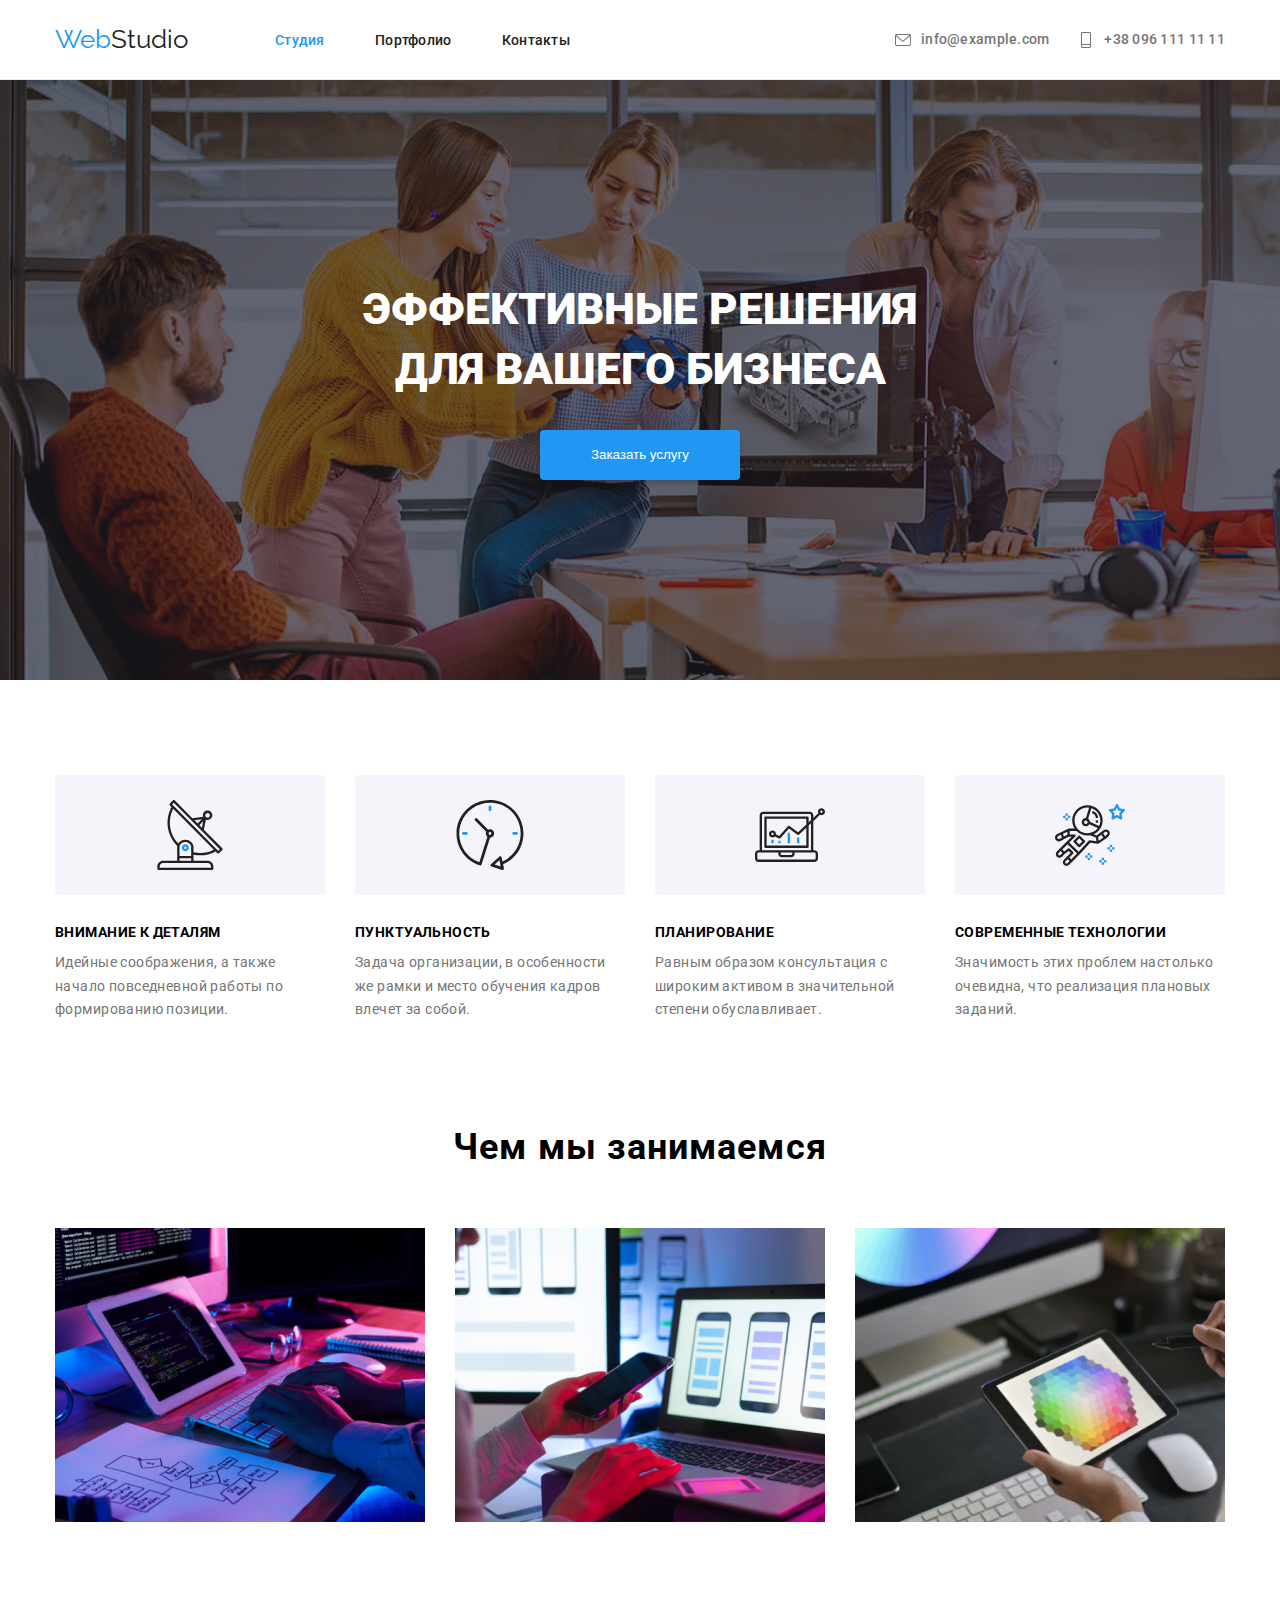
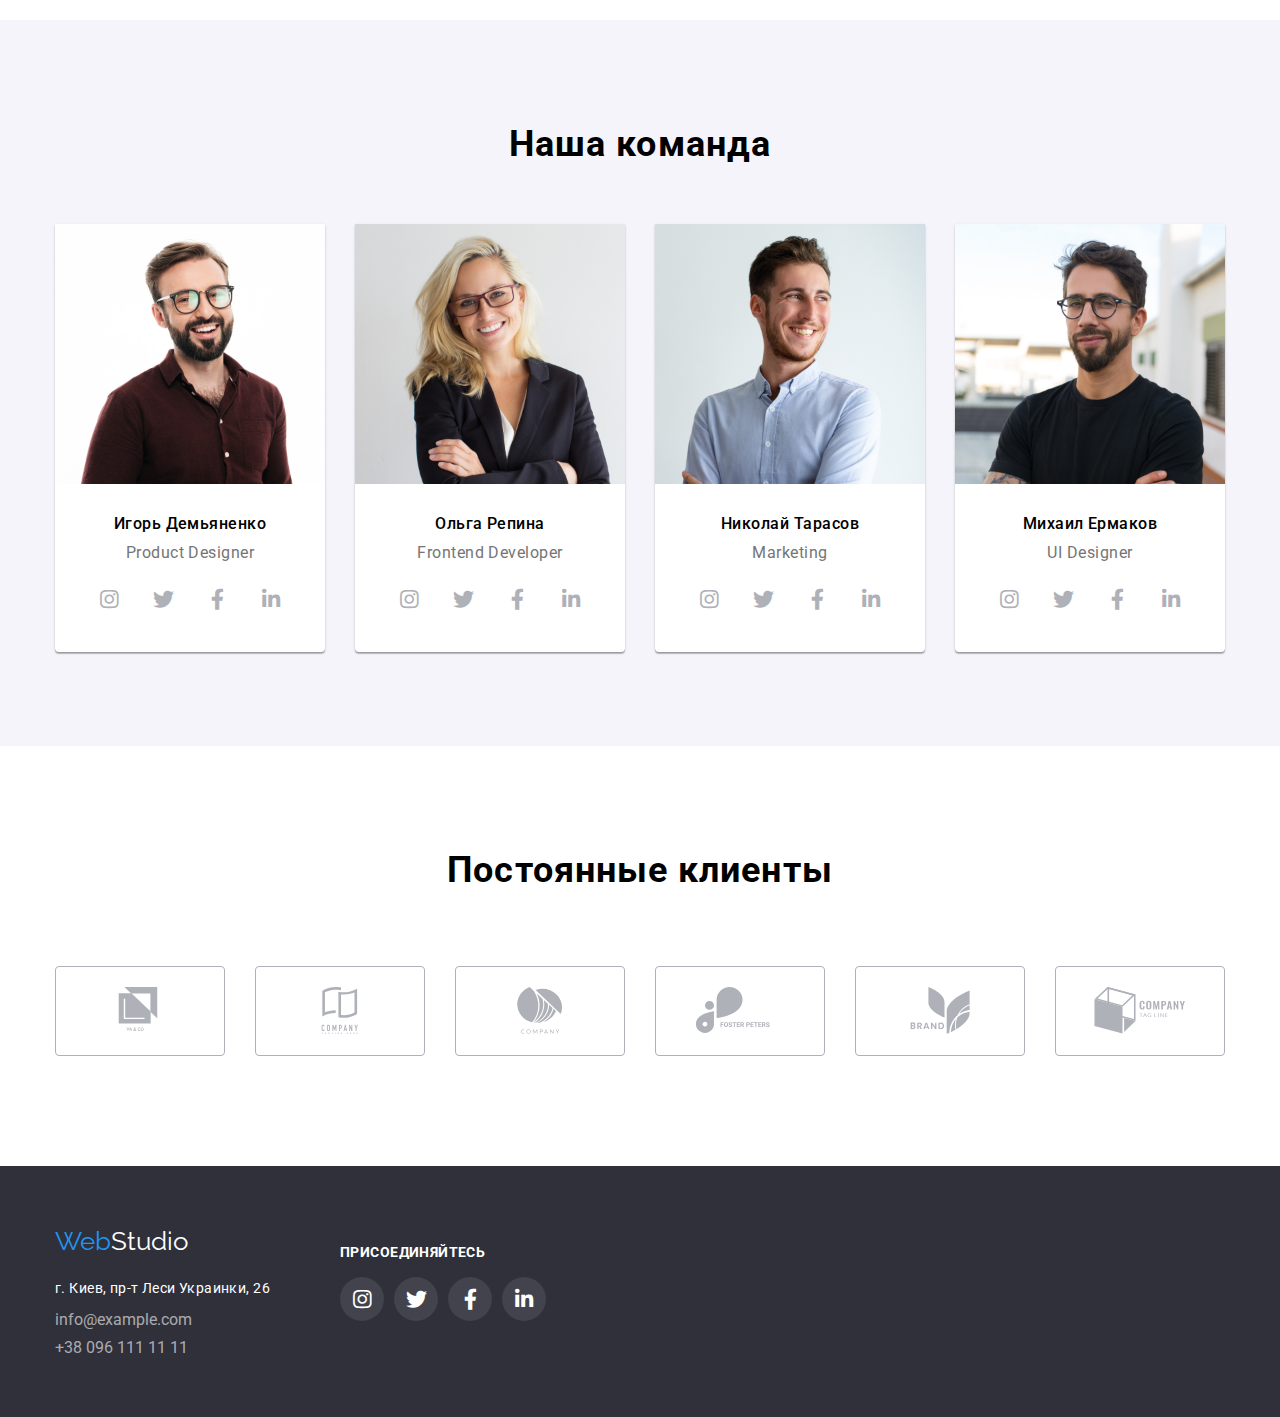
==== index.html @ 09b455cf "corrections were made for the previous hw" ====
<!DOCTYPE html>
<html lang="ru">
<head>
    <meta charset="UTF-8">
    <meta name="viewport" content="width=device-width, initial-scale=1.0">
    <title>Студия</title>
    <link rel="stylesheet" href="https://cdnjs.cloudflare.com/ajax/libs/modern-normalize/1.0.0/modern-normalize.min.css"
        integrity="sha512-ISS7cAi1PEhQ8jnbJpJZMd29NlhNj4AWYyLOSp2CE/CsHxTCu+r+t0D2yoJudVrd0/8fTVPUVDzY5Tvli75u/g=="
        crossorigin="anonymous" />
    <link rel="preconnect" href="https://fonts.gstatic.com">
    <link href="https://fonts.googleapis.com/css2?family=Raleway:wght@700&family=Roboto:wght@400;500;700;900&display=swap"
    rel="stylesheet">
    <link href="./fontawesome/css/all.min.css" rel="stylesheet" />
    <link rel="stylesheet" href="./css/style.css">
</head>
<body>
    <header>
        <nav>
            <a href="./index.html" class="logo">
                <span class="accent">Web</span>Studio
            </a>
            <ul class="navigation-links-list">
                <li>
                    <a href="./index.html" class="navigation-links accent">Студия</a>
                </li>
                <li>
                    <a href="./portfolio.html" class="navigation-links">Портфолио</a>
                </li>
                <li>
                    <a href="#" class="navigation-links">Контакты</a>
                </li>
            </ul>
            <ul class="navigation-contacts-list">
                <li>
                    <a href="mailto:info@example.com" class="navigation-contacts">
                        <svg class="permanent-customers-icon">
                            <use href="./images/contact-icons.svg#email"></use>
                        </svg>
                        info@example.com
                    </a>
                </li>
                <li>
                    <a href="tel:+380961111111" class="navigation-contacts">
                        <svg class="permanent-customers-icon">
                            <use href="./images/contact-icons.svg#phonebook"></use>
                        </svg>
                        +38 096 111 11 11
                    </a>
                </li>
            </ul>
        </nav>
    </header>
    <main>
        <!-- BANNER -->
        <section class="banner-section">
            <div class="banner-section-content">
                <h1>Эффективные решения для вашего бизнеса</h1>
                <button type="button" class="banner-button">Заказать услугу</button>
            </div>
        </section>
        <!-- WHAT ARE WE DOING -->
        <!-- OUR FEATURES -->
        <section class="our-features-section">
            <ul class="our-features-list">
                <li class="our-features">
                    <div class="our-features-img-wrapper"><img src="./images/antenna.svg" alt="Антенна"></div>
                    <h6>Внимание к деталям</h6>
                    <p>Идейные соображения, а также начало повседневной работы по формированию позиции.</p>
                </li>
                <li class="our-features">
                    <div class="our-features-img-wrapper"><img src="./images/clock.svg" alt="Часы"></div>
                    <h6>Пунктуальность</h6>
                    <p>Задача организации, в особенности же рамки и место обучения кадров влечет за собой.</p>
                </li>
                <li class="our-features">
                    <div class="our-features-img-wrapper"><img src="./images/diagram.svg" alt="Диаграмма"></div>
                    <h6>Планирование</h6>
                    <p>Равным образом консультация с широким активом в значительной степени обуславливает.</p>
                </li>
                <li class="our-features">
                    <div class="our-features-img-wrapper"><img src="./images/astronaut.svg" alt="Астронавт"></div>
                    <h6>Современные технологии</h6>
                    <p>Значимость этих проблем настолько очевидна, что реализация плановых заданий.</p>
                </li>
            </ul>
        </section>    
        <section class="what-are-we-do-section">
            <div class="what-are-we-do-content">
                <h3>Чем мы занимаемся</h3>
                <ul class="what-are-we-do-examples">
                    <li>
                        <img src="./images/img.png" alt="Кодинг" width="370">
                    </li>
                    <li>
                        <img src="./images/img-2.png" alt="Выбор оформления" width="370">
                    </li>
                    <li>
                        <img src="./images/img-3.png" alt="Цветовое оформление" width="370">
                    </li>
                </ul>
            </div>
        </section>
        <!-- OUR TEAM -->
        <section class="our-team-section">
            <div class="our-team-content">
                <h3>Наша команда</h3>
                <ul class="team-members">
                    <li class="team-member">
                        <img src="./images/product-designer.jpg" class="team-member-photo" width="270" alt="Игорь Демьяненко">
                        <h5>Игорь Демьяненко</h5>
                        <p>Product Designer</p>
                        <ul class="team-member-social">
                            <li><a href="https://www.instagram.com/" class="team-member-social-link"><i class="fab fa-instagram"></i></a></li>
                            <li><a href="https://twitter.com/" class="team-member-social-link"><i class="fab fa-twitter"></i></a></li>
                            <li><a href="https://facebook.com/" class="team-member-social-link"><i class="fab fa-facebook-f"></i></a></i></li>
                            <li><a href="https://linkedin.com/" class="team-member-social-link"><i class="fab fa-linkedin-in"></i></a></li>
                        </ul>
                    </li>
                    <li class="team-member">
                        <img src="./images/frontend-developer.jpg" class="team-member-photo" width="270" alt="Ольга Репина">
                        <h5>Ольга Репина</h5>
                        <p>Frontend Developer</p>
                        <ul class="team-member-social">
                            <li><a href="https://www.instagram.com/" class="team-member-social-link"><i class="fab fa-instagram"></i></a></li>
                            <li><a href="https://twitter.com/" class="team-member-social-link"><i class="fab fa-twitter"></i></a></li>
                            <li><a href="https://facebook.com/" class="team-member-social-link"><i class="fab fa-facebook-f"></i></a></i></li>
                            <li><a href="https://linkedin.com/" class="team-member-social-link"><i class="fab fa-linkedin-in"></i></a></li>
                        </ul>
                    </li>
                    <li class="team-member">
                        <img src="./images/marketing.jpg" class="team-member-photo" width="270" alt="Николай Тарасов">
                        <h5>Николай Тарасов</h5>
                        <p>Marketing</p>
                        <ul class="team-member-social">
                            <li><a href="https://www.instagram.com/" class="team-member-social-link"><i class="fab fa-instagram"></i></a></li>
                            <li><a href="https://twitter.com/" class="team-member-social-link"><i class="fab fa-twitter"></i></a></li>
                            <li><a href="https://facebook.com/" class="team-member-social-link"><i class="fab fa-facebook-f"></i></a></i></li>
                            <li><a href="https://linkedin.com/" class="team-member-social-link"><i class="fab fa-linkedin-in"></i></a></li>
                        </ul>
                    </li>
                    <li class="team-member">
                        <img src="./images/ui-designer.jpg" class="team-member-photo" width="270" alt="Михаил Ермаков">
                        <h5>Михаил Ермаков</h5>
                        <p>UI Designer</p>
                        <ul class="team-member-social">
                            <li><a href="https://www.instagram.com/" class="team-member-social-link"><i class="fab fa-instagram"></i></a></li>
                            <li><a href="https://twitter.com/" class="team-member-social-link"><i class="fab fa-twitter"></i></a></li>
                            <li><a href="https://facebook.com/" class="team-member-social-link"><i class="fab fa-facebook-f"></i></a></i></li>
                            <li><a href="https://linkedin.com/" class="team-member-social-link"><i class="fab fa-linkedin-in"></i></a></li>
                        </ul>
                    </li>
                </ul>
            </div>
        </section>
        <!-- PERMANENT CUSTOMERS -->
        <section class="permanent-customers-section">
            <div class="permanent-customers-content">
                <h3>Постоянные клиенты</h3>
                <ul class="permanent-customers-list">
                    <li>
                        <svg class="permanent-customers-icon">
                            <use href="./images/permanent-customers.svg#yaco"></use>
                        </svg>
                    </li>
                    <li>
                        <svg class="permanent-customers-icon">
                            <use href="./images/permanent-customers.svg#company-tagline-here"></use>
                        </svg>
                    </li>
                    <li>
                        <svg class="permanent-customers-icon">
                            <use href="./images/permanent-customers.svg#company"></use>
                        </svg>
                    </li>
                    <li>
                        <svg class="permanent-customers-icon">
                            <use href="./images/permanent-customers.svg#foster-peters"></use>
                        </svg>
                    </li>
                    <li>
                        <svg class="permanent-customers-icon">
                            <use href="./images/permanent-customers.svg#brand"></use>
                        </svg>
                    </li>
                    <li>
                        <svg class="permanent-customers-icon">
                            <use href="./images/permanent-customers.svg#company-tag-line"></use>
                        </svg>
                    </li>
                </ul>
            </div>
        </section>
    </main>
    <!-- FOOTER -->
    <footer>
        <div class="footer-content">
            <div class="footer-address-container">
                <a href="./index.html" class="logo">
                    <span class="accent">Web</span>Studio
                </a>
                <address>
                    <a href="https://goo.gl/maps/zEhUCx4hJLJ11no69">г. Киев, пр-т Леси Украинки, 26</a>
                </address>
                <ul class="footer-contacts-list">
                    <li>
                        <a href="mailto:info@example.com" class="footer-contacts">info@example.com</a>
                    </li>
                    <li>
                        <a href="tel:+380961111111" class="footer-contacts">+38 096 111 11 11</a>
                    </li>
                </ul>
            </div>
            <div class="footer-social-container">
                <h6>Присоединяйтесь</h6>
                <ul class="footer-social">
                    <li><a href="https://www.instagram.com/" class="footer-social-link"><i class="fab fa-instagram"></i></a></li>
                    <li><a href="https://twitter.com/" class="footer-social-link"><i class="fab fa-twitter"></i></a></li>
                    <li><a href="https://facebook.com/" class="footer-social-link"><i class="fab fa-facebook-f"></i></a></i></li>
                    <li><a href="https://linkedin.com/" class="footer-social-link"><i class="fab fa-linkedin-in"></i></a></li>
                </ul>
            </div>
        </div>
    </footer>
</body>
</html>
---- css/style.css ----
:root {
  /* background */
  --c-dark: #2f303a;
  --c-grey: #f5f4fa;
  --c-light: #ffffff;
  --c-accent: #2196f3;

  /* text */
  --txt-c-dark: #212121;
  --txt-c-grey: #757575;
  --txt-c-grey-light: rgba(255, 255, 255, 0.6);
  --txt-c-accent: var(--c-accent);
  --txt-c-light: var(--c-light);

  /* font */
  --font-main: "Roboto", sans-serif;
  --font-logo: "Raleway", sans-serif;
}

body {
  font-family: var(--font-main);
  margin: 0;
}

header {
  border-bottom: 1px solid #ececec;
}

nav {
  display: flex;
  justify-content: space-between;
  margin: 0px auto;
  height: 79px;
  width: 1170px;
  align-items: center;
}

nav a {
  text-decoration: none;
  color: var(--txt-c-dark);
}

address {
  font-style: normal;
}

address a {
  text-decoration: none;
}

ul {
  list-style: none;
  display: flex;
  padding: 0;
}

h1 {
  font-weight: 900;
  font-size: 44px;
  line-height: 1.36;
  margin: 0px;
}

h3 {
  font-weight: bold;
  font-size: 36px;
  line-height: 1.67;
  letter-spacing: 0.03em;
  margin: 0px;
}

h4 {
  font-weight: bold;
  font-size: 18px;
  line-height: 2;
  letter-spacing: 0.06em;
}

h5 {
  font-weight: 500;
  font-size: 16px;
  line-height: 1.19;
  letter-spacing: 0.03em;
}

h6 {
  font-weight: bold;
  font-size: 14px;
  line-height: 1.14;
  letter-spacing: 0.03em;
  text-transform: uppercase;
  margin: 0;
}

/* --- HEADER --- */
header {
  justify-content: center;
}

.navigation-links-list {
  width: 295px;
  justify-content: space-between;
  margin-left: -238px;
}

.navigation-contacts-list {
  width: 330px;
  justify-content: space-between;
}

.logo {
  font-family: var(--font-logo);
  font-size: 26px;
  line-height: 1.19;
  margin: 0;
}

.navigation-links,
.navigation-contacts {
  text-decoration: none;
  color: var(--txt-c-dark);
  font-weight: 500;
  font-size: 14px;
  line-height: 1.14;
  letter-spacing: 0.02em;
}

.navigation-links:hover,
.navigation-links:focus {
  color: var(--txt-c-accent);
}

.navigation-contacts {
  display: flex;
  color: var(--txt-c-grey);
}

.navigation-contacts svg {
  width: 16px;
  height: 16px;
  fill: var(--txt-c-grey);
  margin-right: 10px;
}

.accent {
  color: var(--txt-c-accent);
}

.navigation-contacts:hover,
.navigation-contacts:focus {
  color: var(--txt-c-accent);
}

.navigation-contacts:hover svg,
.navigation-contacts:focus svg {
  fill: var(--txt-c-accent);
}
/* --- /HEADER --- */

/* --- MAIN --- */

/* --- BANNER --- */
.banner-section {
  display: flex;
  justify-content: center;
  align-items: center;
  background: var(--c-dark);
  background-image: linear-gradient(
      rgba(47, 48, 58, 0.4),
      rgba(47, 48, 58, 0.4)
    ),
    url("../images/banner-bg.png");
  background-size: cover;
  color: var(--c-light);
  padding: 200px 0px;
}

.banner-section-content {
  width: 650px;
  text-align: center;
  text-transform: uppercase;
}

.banner-button {
  background-color: var(--c-accent);
  color: var(--c-light);
  width: 200px;
  height: 50px;
  border: none;
  border-radius: 4px;
  box-shadow: 0px 4px 4px rgba(0, 0, 0, 0.15);
  margin-top: 30px;
}
/* --- /BANNER --- */

/* --- OUR FEATURES --- */
.our-features-list {
  width: 1170px;
  margin: 95px auto;
  justify-content: space-between;
}

.our-features {
  width: 270px;
}

.our-features-img-wrapper {
  width: 270px;
  height: 120px;
  display: flex;
  justify-content: center;
  align-items: center;
  background: var(--c-grey);
  border-radius: 4px;
  margin-bottom: 30px;
}

.our-features p {
  font-size: 14px;
  line-height: 1.71;
  letter-spacing: 0.03em;
  color: var(--txt-c-grey);
  margin: 10px 0 0 0;
}
/* --- /OUR FEATURES --- */

/* --- WHAT ARE WE DO --- */
.what-are-we-do-content {
  width: 1170px;
  text-align: center;
  margin: 0 auto;
}

.what-are-we-do-examples {
  justify-content: space-between;
  margin: 50px 0px 94px 0px;
}
/* --- /WHAT ARE WE DO --- */

/* --- OUR TEAM --- */
.our-team-section {
  text-align: center;
  background: var(--c-grey);
  padding: 94px 0;
}

.our-team-content {
  width: 1170px;
  margin: 0px auto;
}

.team-members {
  display: flex;
  justify-content: space-between;
  margin: 50px 0 0 0;
}

.team-member {
  display: flex;
  flex-direction: column;
  align-items: center;
  width: 270px;
  background: var(--c-light);
  box-shadow: 0px 1px 3px rgba(0, 0, 0, 0.12), 0px 1px 1px rgba(0, 0, 0, 0.14),
    0px 2px 1px rgba(0, 0, 0, 0.2);
  border-radius: 0px 0px 4px 4px;
}

.team-member h5 {
  margin: 30px 0px 10px 0px;
}

.team-member p {
  font-size: 16px;
  line-height: 1.19;
  letter-spacing: 0.03em;
  color: var(--txt-c-grey);
  margin: 0 0 16px 0;
}

.team-member-social {
  width: 206px;
  justify-content: space-between;
  margin-bottom: 30px;
}

.team-member-social-link {
  display: flex;
  justify-content: center;
  align-items: center;
  width: 44px;
  height: 44px;
  border-radius: 22px;
  text-decoration: none;
  font-size: 21px;
  color: #afb1b8;
}

.team-member-social-link:hover i,
.team-member-social-link:focus i {
  display: flex;
  justify-content: center;
  align-items: center;
  width: 44px;
  height: 44px;
  border-radius: 22px;
  background: var(--c-accent);
  color: var(--txt-c-light);
}
/* --- /OUR TEAM --- */

/* --- PERMANENT CUSTOMERS --- */
.permanent-customers-section {
  padding: 94px 0;
}

.permanent-customers-content {
  width: 1170px;
  margin: 0 auto;
  text-align: center;
}

.permanent-customers-list {
  justify-content: space-between;
}

.permanent-customers-list svg {
  fill: #afb1b8;
}

.permanent-customers-list li {
  width: 170px;
  height: 90px;
  display: flex;
  justify-content: center;
  align-items: center;
  border: 1px solid #afb1b8;
  box-sizing: border-box;
  border-radius: 4px;
  margin: 50px 0 0 0;
}

.permanent-customers-icon {
  fill: fff;
  height: 47px;
}

.permanent-customers-list li:hover,
.permanent-customers-list li:focus {
  border: 1px solid var(--c-accent);
}

.permanent-customers-list li:hover .permanent-customers-icon,
.permanent-customers-list li:focus .permanent-customers-icon {
  fill: var(--c-accent);
}

/* --- /PERMANENT CUSTOMERS --- */
/* --- /MAIN --- */

/* --- FOOTER --- */
footer {
  background: var(--c-dark);
  padding: 60px 0;
}

.footer-content {
  width: 1170px;
  margin: 0 auto;
  display: flex;
}

footer a {
  text-decoration: none;
}

footer .logo {
  color: var(--txt-c-light);
}

footer address {
  margin-top: 20px;
}

footer address a {
  font-size: 14px;
  line-height: 1.71;
  letter-spacing: 0.03em;
  color: var(--txt-c-light);
}

.footer-contacts-list {
  display: flex;
  flex-direction: column;
  margin: 9px 0 0 0;
}

.footer-contacts-list li:first-child {
  margin-bottom: 9px;
}

.footer-contacts {
  color: var(--txt-c-grey-light);
}

.footer-social {
  width: 206px;
  justify-content: space-between;
}

.footer-social-container {
  display: flex;
  flex-direction: column;
  justify-content: center;
  color: var(--txt-c-light);
  margin-left: 70px;
}

.footer-social-link {
  display: flex;
  justify-content: center;
  align-items: center;
  width: 44px;
  height: 44px;
  border-radius: 22px;
  text-decoration: none;
  font-size: 21px;
  color: var(--txt-c-light);
  background: #42434d;
}

.footer-social-link:hover i,
.footer-social-link:focus i {
  display: flex;
  justify-content: center;
  align-items: center;
  width: 44px;
  height: 44px;
  border-radius: 22px;
  background: var(--c-accent);
  color: var(--txt-c-light);
}
/* --- /FOOTER --- */

/* --- PORTFOLIO --- */
.portfolio-section {
  background: var(--c-light);
  padding: 94px 0;
}

.portfolio-content {
  width: 1170px;
  margin: 0 auto;
}

.portfolio-button {
  background: var(--c-grey);
  width: 128px;
  height: 38px;
  border: none;
  border-radius: 4px;
  color: var(--txt-c-dark);
  font-weight: 500;
  font-size: 16px;
  line-height: 1.62;
  letter-spacing: 0.03em;
  cursor: pointer;
  margin-right: 8px;
}

.portfolio-button:focus,
.portfolio-button:hover {
  background: var(--c-accent);
  color: var(--txt-c-light);
  box-shadow: 0px 3px 1px rgba(0, 0, 0, 0.1), 0px 1px 2px rgba(0, 0, 0, 0.08),
    0px 2px 2px rgba(0, 0, 0, 0.12);
}

.portfolio-contentbuttons {
  justify-content: center;
  margin: 0 0 50px 0;
}

.project-preview-container {
  display: flex;
  flex-wrap: wrap;
  justify-content: space-between;
}

.project-preview {
  width: 370px;
  background: var(--c-light);
  border: 1px solid #eeeeee;
  margin-bottom: 30px;
}

.project-preview-picture {
  width: 370px;
}

.project-preview a {
  text-decoration: none;
}

.project-preview-links h4 {
  color: var(--txt-c-dark);
  margin: 20px 24px 4px 24px;
}

.project-preview-links p {
  font-size: 16px;
  line-height: 1.87;
  letter-spacing: 0.03em;
  color: var(--txt-c-grey);
  margin: 0 24px 20px 24px;
}
/* --- /PORTFOLIO --- */
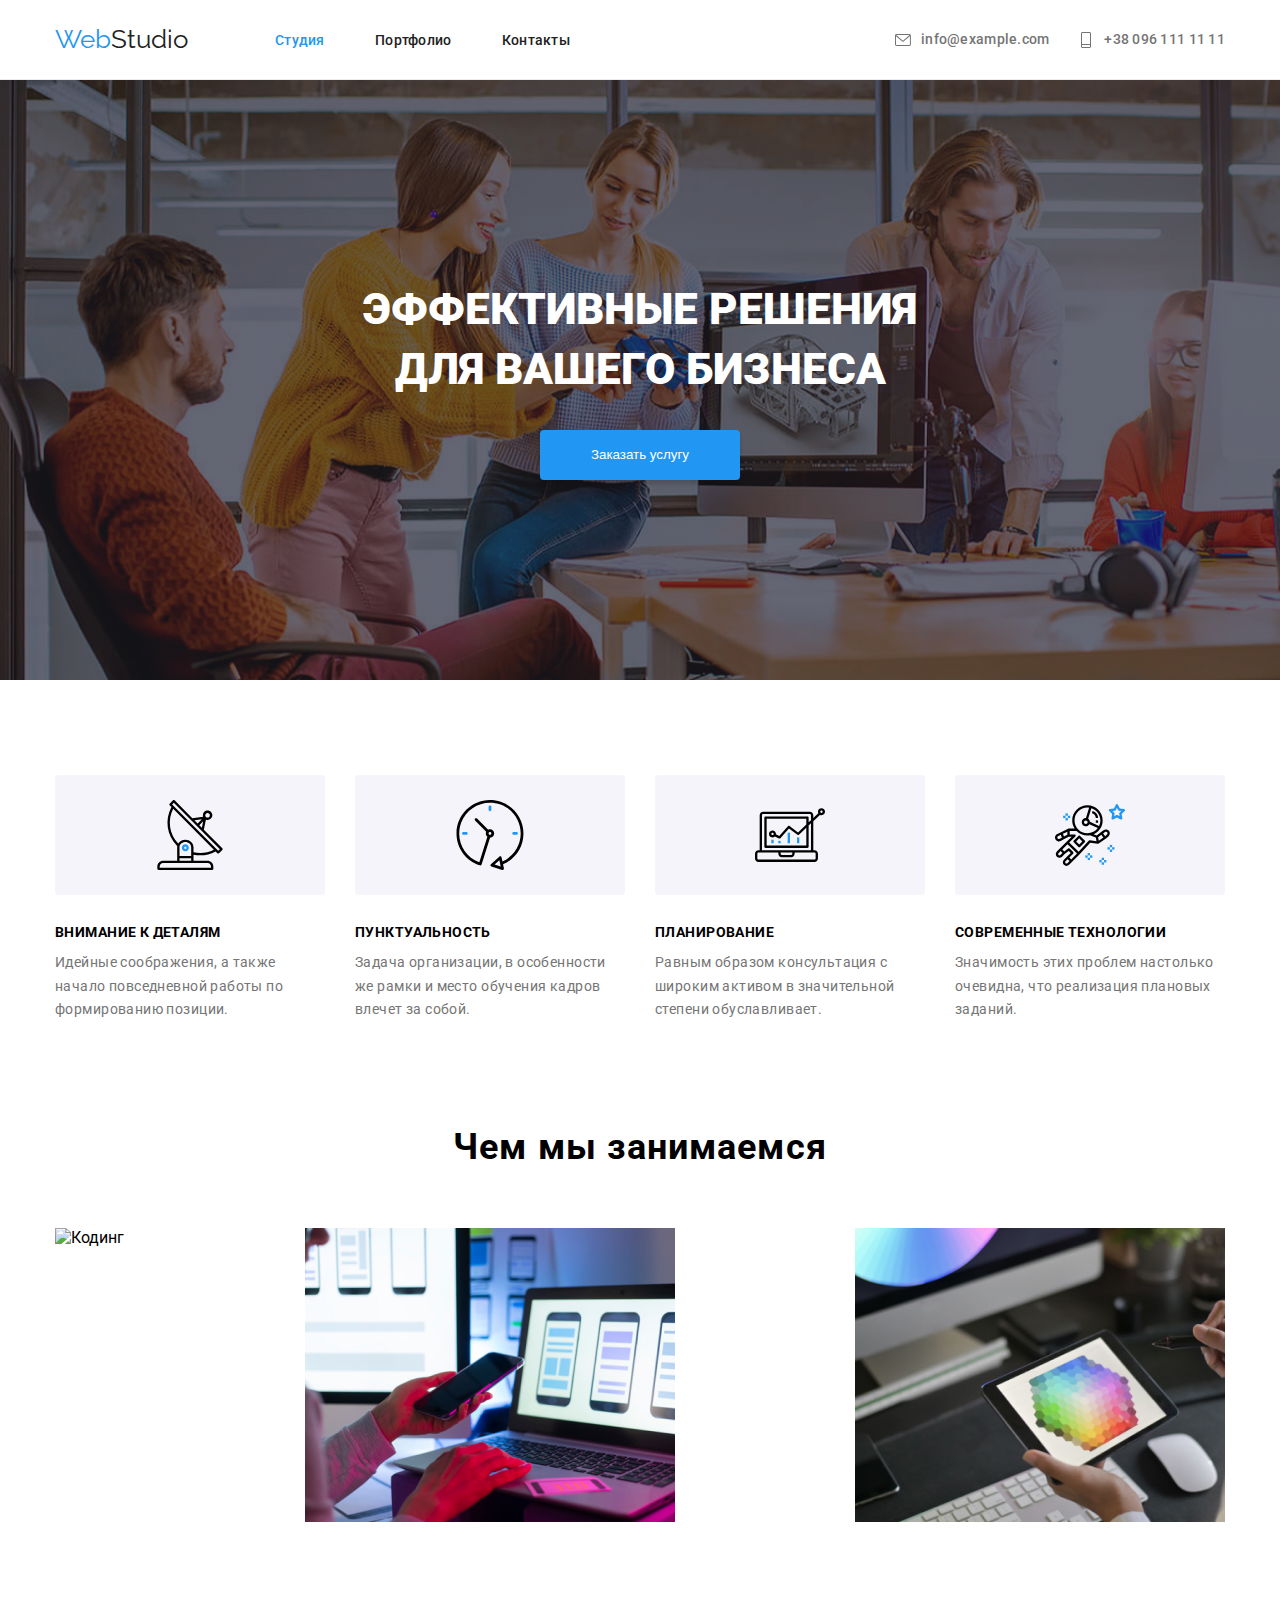
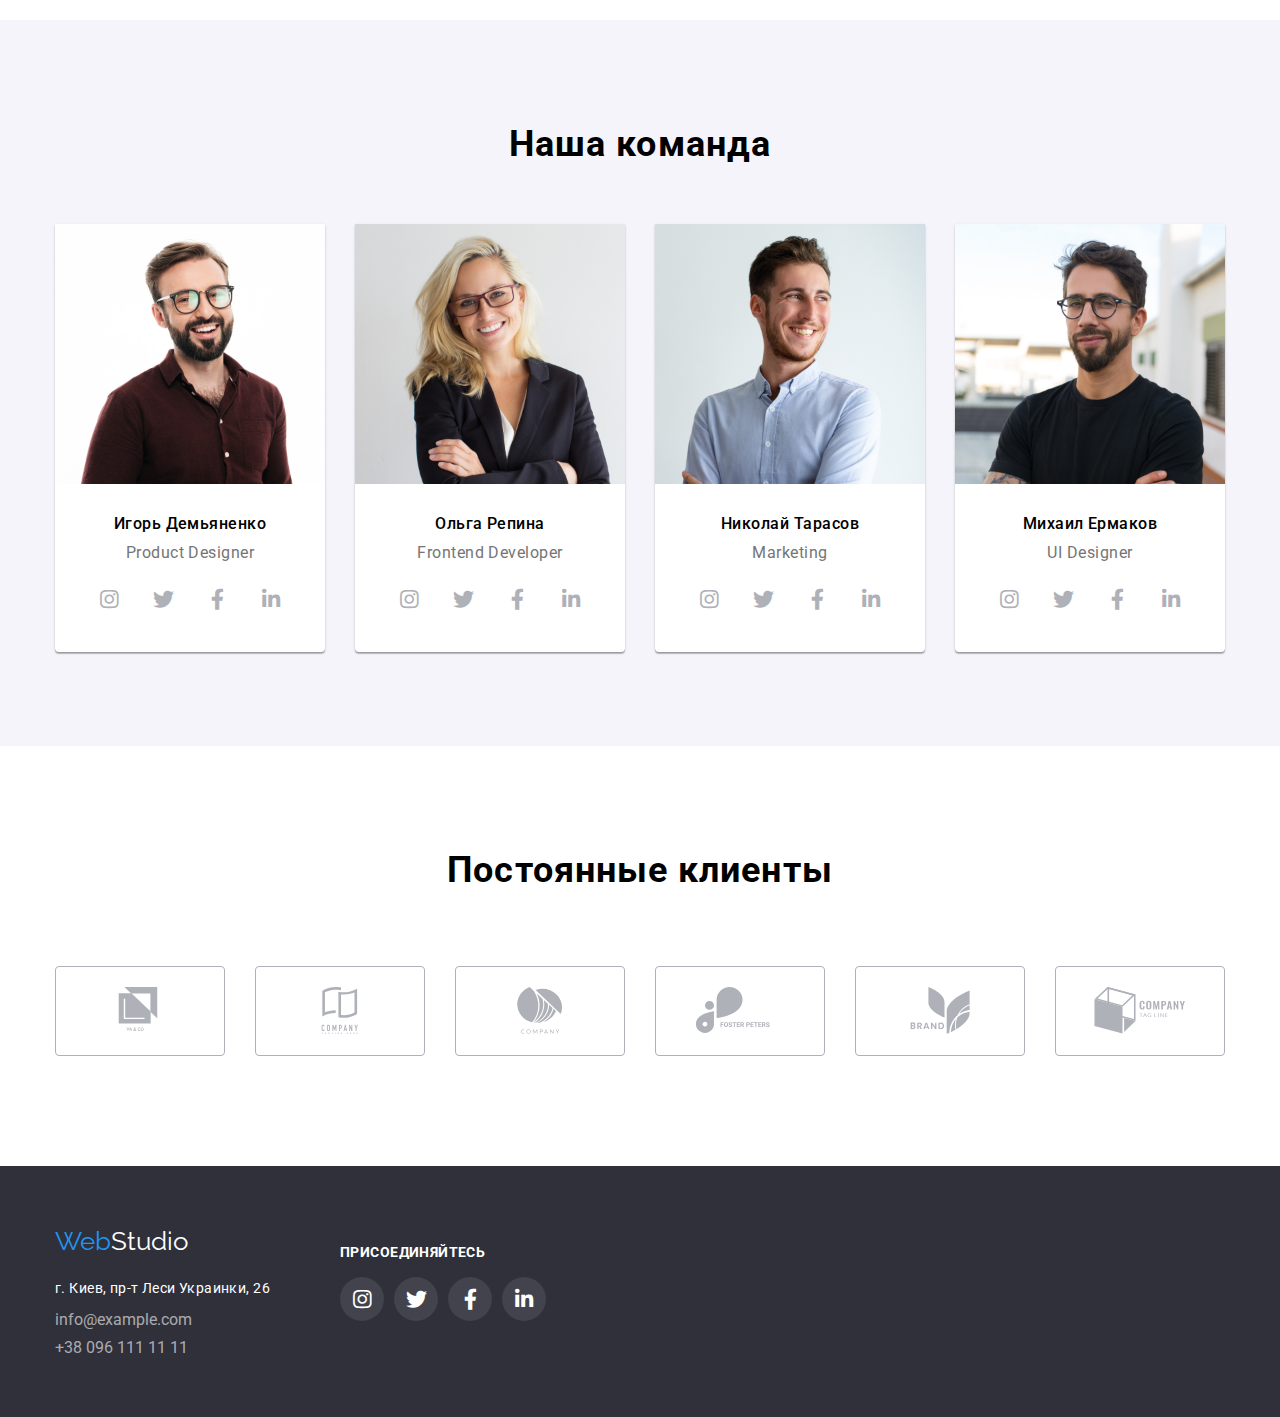
==== commit 20c491fb: "Some work with images" ====
--- a/index.html
+++ b/index.html
@@ -63,22 +63,38 @@
         <section class="our-features-section">
             <ul class="our-features-list">
                 <li class="our-features">
-                    <div class="our-features-img-wrapper"><img src="./images/antenna.svg" alt="Антенна"></div>
+                    <div class="our-features-img-wrapper">
+                        <svg width="70">
+                            <use href="./images/our-features-icons.svg#antenna"></use>
+                        </svg>
+                    </div>
                     <h6>Внимание к деталям</h6>
                     <p>Идейные соображения, а также начало повседневной работы по формированию позиции.</p>
                 </li>
                 <li class="our-features">
-                    <div class="our-features-img-wrapper"><img src="./images/clock.svg" alt="Часы"></div>
+                    <div class="our-features-img-wrapper">
+                        <svg width="70">
+                            <use href="./images/our-features-icons.svg#clock"></use>
+                        </svg>
+                    </div>
                     <h6>Пунктуальность</h6>
                     <p>Задача организации, в особенности же рамки и место обучения кадров влечет за собой.</p>
                 </li>
                 <li class="our-features">
-                    <div class="our-features-img-wrapper"><img src="./images/diagram.svg" alt="Диаграмма"></div>
+                    <div class="our-features-img-wrapper">
+                        <svg width="70">
+                            <use href="./images/our-features-icons.svg#diagram"></use>
+                        </svg>
+                    </div>
                     <h6>Планирование</h6>
                     <p>Равным образом консультация с широким активом в значительной степени обуславливает.</p>
                 </li>
                 <li class="our-features">
-                    <div class="our-features-img-wrapper"><img src="./images/astronaut.svg" alt="Астронавт"></div>
+                    <div class="our-features-img-wrapper">
+                        <svg width="70">
+                            <use href="./images/our-features-icons.svg#astronaut"></use>
+                        </svg>
+                    </div>
                     <h6>Современные технологии</h6>
                     <p>Значимость этих проблем настолько очевидна, что реализация плановых заданий.</p>
                 </li>
@@ -89,13 +105,13 @@
                 <h3>Чем мы занимаемся</h3>
                 <ul class="what-are-we-do-examples">
                     <li>
-                        <img src="./images/img.png" alt="Кодинг" width="370">
-                    </li>
-                    <li>
-                        <img src="./images/img-2.png" alt="Выбор оформления" width="370">
-                    </li>
-                    <li>
-                        <img src="./images/img-3.png" alt="Цветовое оформление" width="370">
+                        <img src="./images/img.jpg" alt="Кодинг" width="370">
+                    </li>
+                    <li>
+                        <img src="./images/img-2.jpg" alt="Выбор оформления" width="370">
+                    </li>
+                    <li>
+                        <img src="./images/img-3.jpg" alt="Цветовое оформление" width="370">
                     </li>
                 </ul>
             </div>
--- a/css/style.css
+++ b/css/style.css
@@ -348,6 +348,7 @@
 .permanent-customers-list li:hover,
 .permanent-customers-list li:focus {
   border: 1px solid var(--c-accent);
+  cursor: pointer;
 }
 
 .permanent-customers-list li:hover .permanent-customers-icon,
@@ -494,8 +495,10 @@
   margin-bottom: 30px;
 }
 
-.project-preview-picture {
-  width: 370px;
+.project-preview:hover,
+.project-preview:focus {
+  box-shadow: 0px 1px 1px rgba(0, 0, 0, 0.12), 0px 4px 4px rgba(0, 0, 0, 0.06),
+    1px 4px 6px rgba(0, 0, 0, 0.16);
 }
 
 .project-preview a {
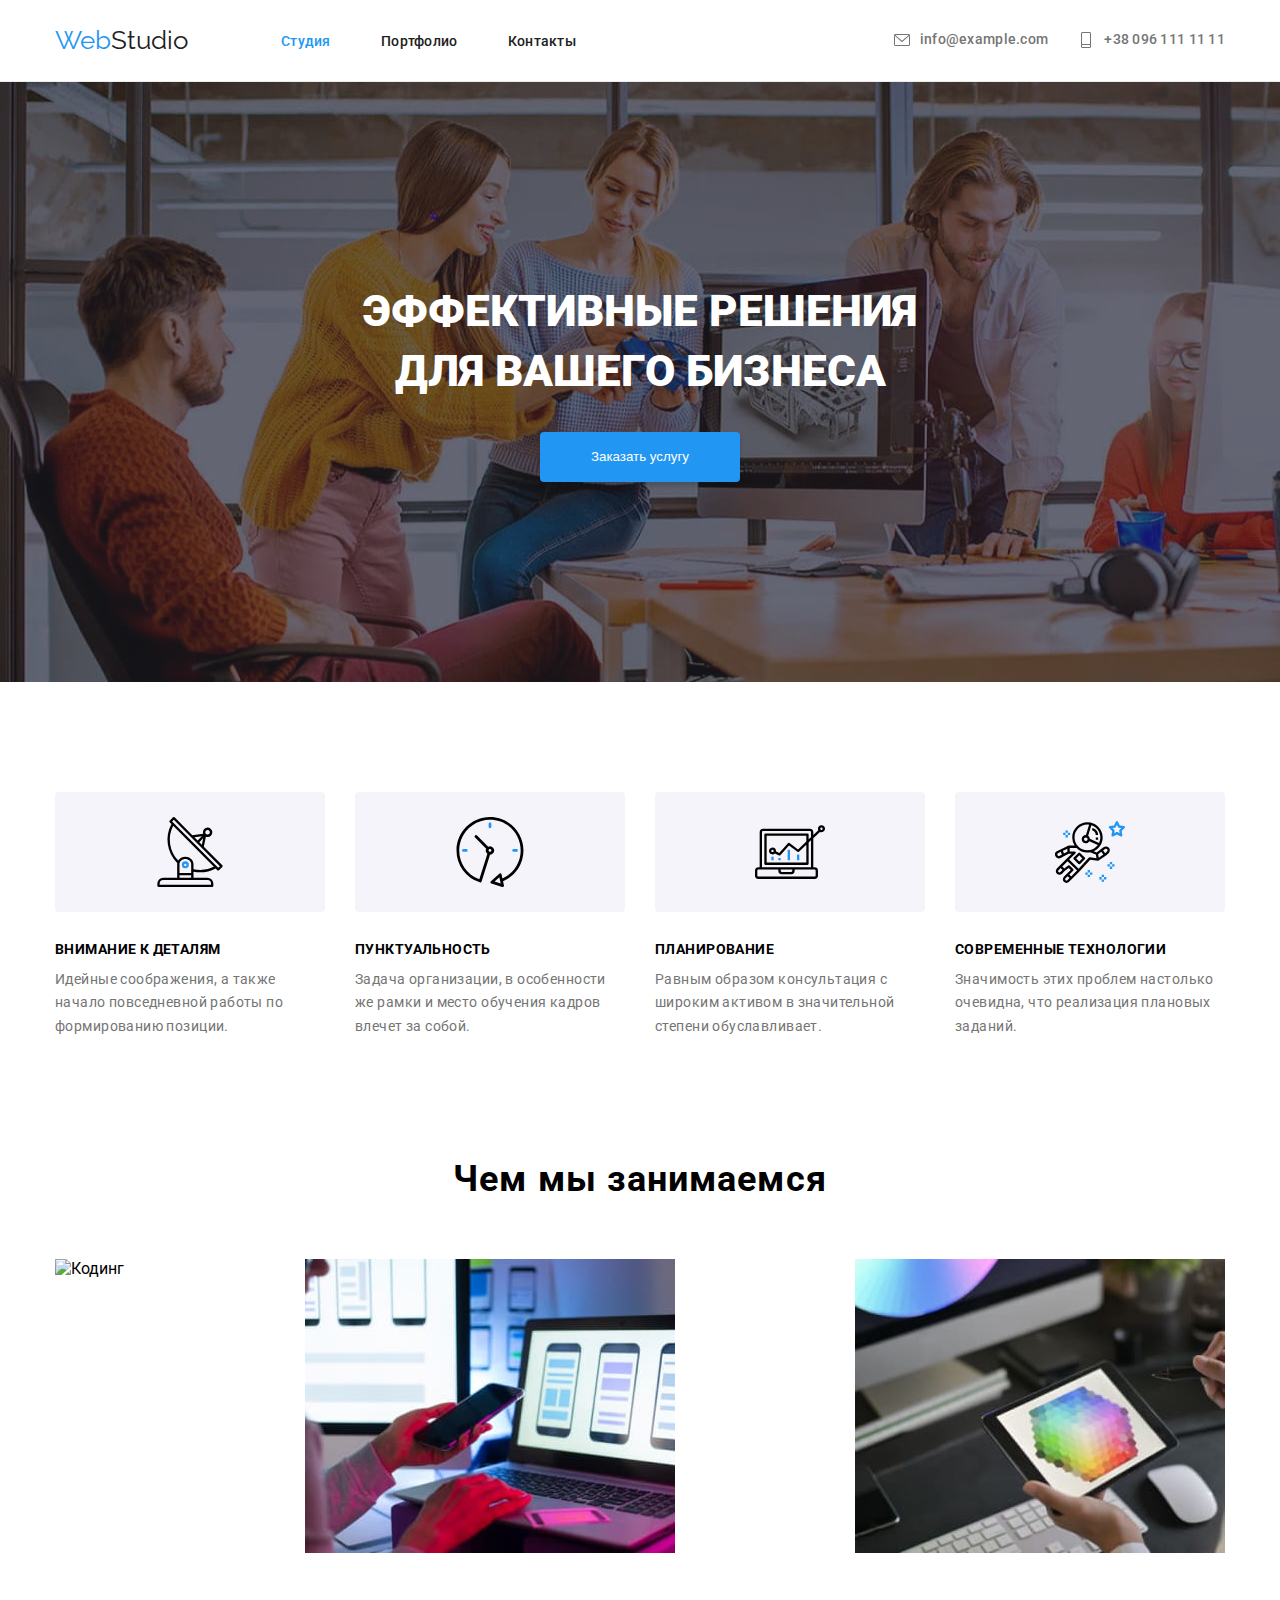
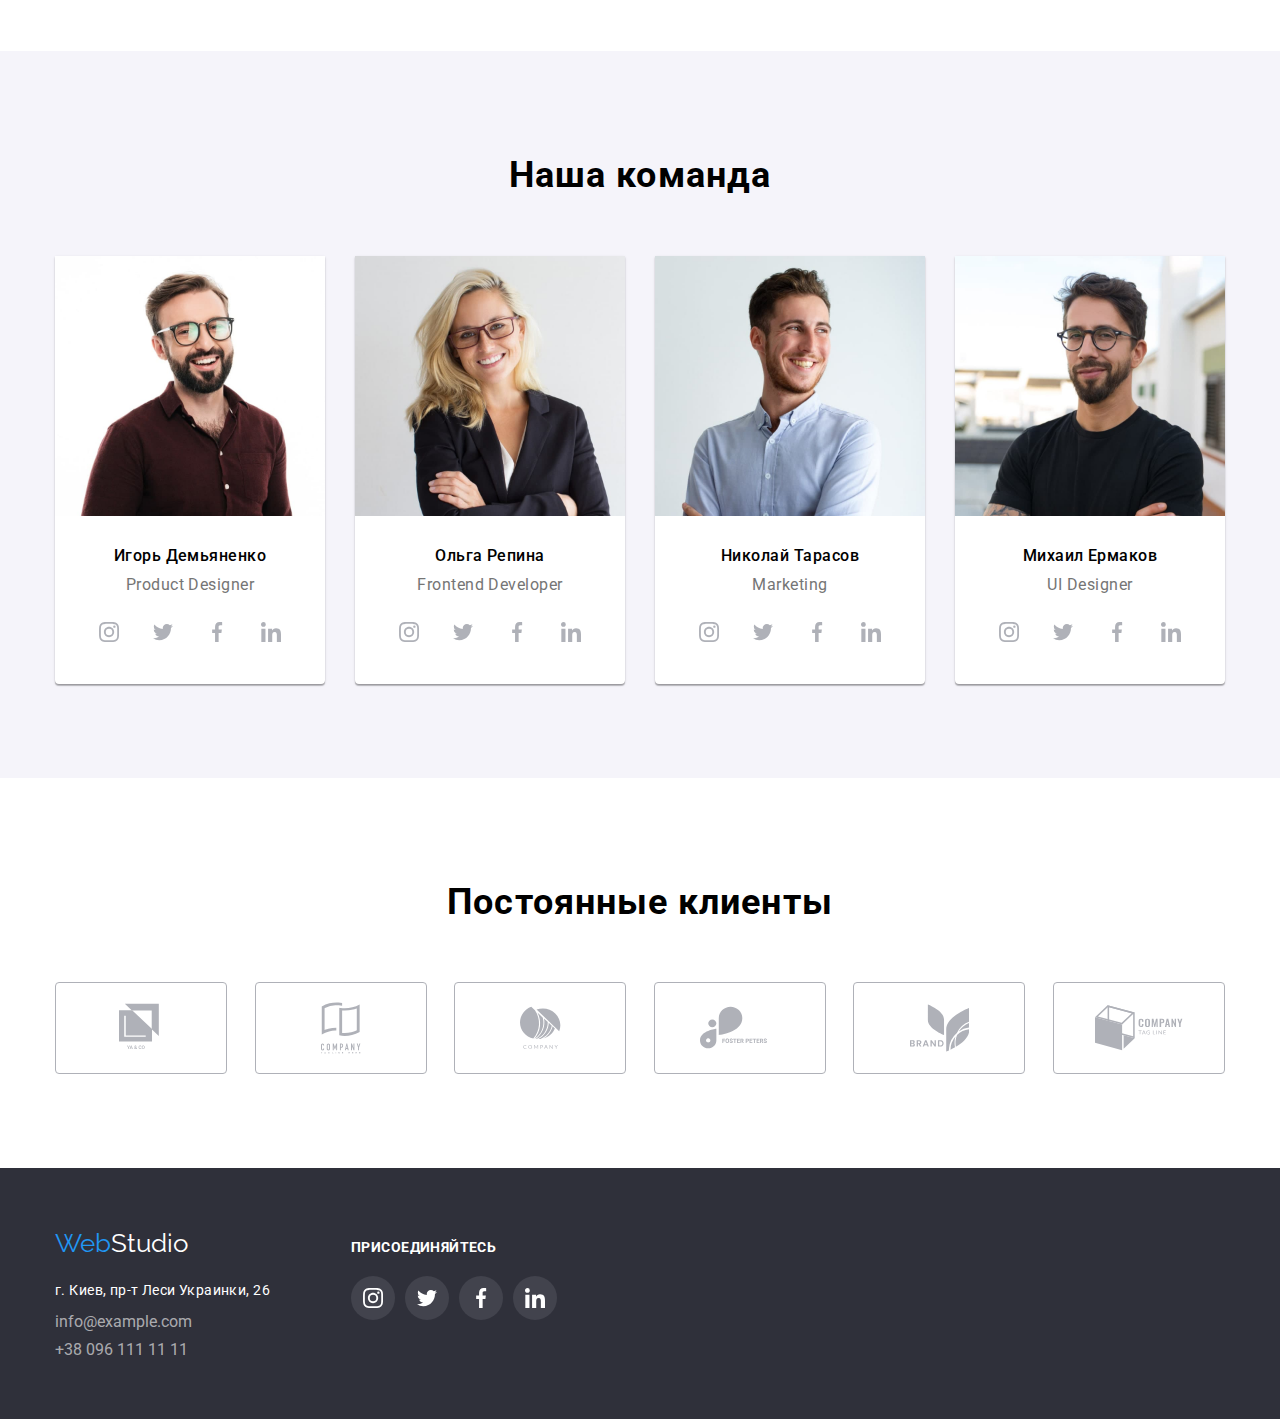
==== commit efbdec58: "Fixed comments" ====
--- a/index.html
+++ b/index.html
@@ -10,99 +10,106 @@
     <link rel="preconnect" href="https://fonts.gstatic.com">
     <link href="https://fonts.googleapis.com/css2?family=Raleway:wght@700&family=Roboto:wght@400;500;700;900&display=swap"
     rel="stylesheet">
-    <link href="./fontawesome/css/all.min.css" rel="stylesheet" />
     <link rel="stylesheet" href="./css/style.css">
 </head>
 <body>
     <header>
-        <nav>
-            <a href="./index.html" class="logo">
-                <span class="accent">Web</span>Studio
-            </a>
-            <ul class="navigation-links-list">
-                <li>
-                    <a href="./index.html" class="navigation-links accent">Студия</a>
-                </li>
-                <li>
-                    <a href="./portfolio.html" class="navigation-links">Портфолио</a>
-                </li>
-                <li>
-                    <a href="#" class="navigation-links">Контакты</a>
-                </li>
-            </ul>
+        <div class="container">
+            <nav>
+                <a href="./index.html" class="logo">
+                    <span class="accent">Web</span>Studio
+                </a>
+                <ul class="navigation-links-list">
+                    <li>
+                        <a href="./index.html" class="navigation-links accent">Студия</a>
+                    </li>
+                    <li>
+                        <a href="./portfolio.html" class="navigation-links">Портфолио</a>
+                    </li>
+                    <li>
+                        <a href="#" class="navigation-links">Контакты</a>
+                    </li>
+                </ul>
+            </nav>
             <ul class="navigation-contacts-list">
                 <li>
                     <a href="mailto:info@example.com" class="navigation-contacts">
-                        <svg class="permanent-customers-icon">
-                            <use href="./images/contact-icons.svg#email"></use>
+                        <svg width="16">
+                            <use href="./images/all-pages-icons.svg#email"></use>
                         </svg>
                         info@example.com
                     </a>
                 </li>
                 <li>
                     <a href="tel:+380961111111" class="navigation-contacts">
-                        <svg class="permanent-customers-icon">
-                            <use href="./images/contact-icons.svg#phonebook"></use>
+                        <svg width="10">
+                            <use href="./images/all-pages-icons.svg#phonebook"></use>
                         </svg>
                         +38 096 111 11 11
                     </a>
                 </li>
             </ul>
-        </nav>
+        </div>
     </header>
     <main>
         <!-- BANNER -->
         <section class="banner-section">
-            <div class="banner-section-content">
+            <div class="banner-section-content container">
                 <h1>Эффективные решения для вашего бизнеса</h1>
                 <button type="button" class="banner-button">Заказать услугу</button>
             </div>
         </section>
-        <!-- WHAT ARE WE DOING -->
+        <!-- /BANNER -->
+        
         <!-- OUR FEATURES -->
         <section class="our-features-section">
-            <ul class="our-features-list">
-                <li class="our-features">
-                    <div class="our-features-img-wrapper">
-                        <svg width="70">
-                            <use href="./images/our-features-icons.svg#antenna"></use>
-                        </svg>
-                    </div>
-                    <h6>Внимание к деталям</h6>
-                    <p>Идейные соображения, а также начало повседневной работы по формированию позиции.</p>
-                </li>
-                <li class="our-features">
-                    <div class="our-features-img-wrapper">
-                        <svg width="70">
-                            <use href="./images/our-features-icons.svg#clock"></use>
-                        </svg>
-                    </div>
-                    <h6>Пунктуальность</h6>
-                    <p>Задача организации, в особенности же рамки и место обучения кадров влечет за собой.</p>
-                </li>
-                <li class="our-features">
-                    <div class="our-features-img-wrapper">
-                        <svg width="70">
-                            <use href="./images/our-features-icons.svg#diagram"></use>
-                        </svg>
-                    </div>
-                    <h6>Планирование</h6>
-                    <p>Равным образом консультация с широким активом в значительной степени обуславливает.</p>
-                </li>
-                <li class="our-features">
-                    <div class="our-features-img-wrapper">
-                        <svg width="70">
-                            <use href="./images/our-features-icons.svg#astronaut"></use>
-                        </svg>
-                    </div>
-                    <h6>Современные технологии</h6>
-                    <p>Значимость этих проблем настолько очевидна, что реализация плановых заданий.</p>
-                </li>
-            </ul>
-        </section>    
+            <div class="container">
+                <ul class="our-features-list">
+                    <li class="our-features">
+                        <div class="our-features-img-wrapper">
+                            <svg width="70">
+                                <use href="./images/our-features-icons.svg#antenna"></use>
+                            </svg>
+                        </div>
+                        <h6>Внимание к деталям</h6>
+                        <p>Идейные соображения, а также начало повседневной работы по формированию позиции.</p>
+                    </li>
+                    <li class="our-features">
+                        <div class="our-features-img-wrapper">
+                            <svg width="70">
+                                <use href="./images/our-features-icons.svg#clock"></use>
+                            </svg>
+                        </div>
+                        <h6>Пунктуальность</h6>
+                        <p>Задача организации, в особенности же рамки и место обучения кадров влечет за собой.</p>
+                    </li>
+                    <li class="our-features">
+                        <div class="our-features-img-wrapper">
+                            <svg width="70">
+                                <use href="./images/our-features-icons.svg#diagram"></use>
+                            </svg>
+                        </div>
+                        <h6>Планирование</h6>
+                        <p>Равным образом консультация с широким активом в значительной степени обуславливает.</p>
+                    </li>
+                    <li class="our-features">
+                        <div class="our-features-img-wrapper">
+                            <svg width="70">
+                                <use href="./images/our-features-icons.svg#astronaut"></use>
+                            </svg>
+                        </div>
+                        <h6>Современные технологии</h6>
+                        <p>Значимость этих проблем настолько очевидна, что реализация плановых заданий.</p>
+                    </li>
+                </ul>
+            </div>
+        </section>
+        <!-- /OUR FEATURES -->
+
+        <!-- WHAT ARE WE DOING -->
         <section class="what-are-we-do-section">
-            <div class="what-are-we-do-content">
-                <h3>Чем мы занимаемся</h3>
+            <div class="container">
+                <h2>Чем мы занимаемся</h2>
                 <ul class="what-are-we-do-examples">
                     <li>
                         <img src="./images/img.jpg" alt="Кодинг" width="370">
@@ -116,100 +123,221 @@
                 </ul>
             </div>
         </section>
+        <!-- /WHAT ARE WE DOING -->
+
         <!-- OUR TEAM -->
         <section class="our-team-section">
-            <div class="our-team-content">
-                <h3>Наша команда</h3>
+            <div class="container">
+                <h2>Наша команда</h2>
                 <ul class="team-members">
                     <li class="team-member">
                         <img src="./images/product-designer.jpg" class="team-member-photo" width="270" alt="Игорь Демьяненко">
-                        <h5>Игорь Демьяненко</h5>
-                        <p>Product Designer</p>
-                        <ul class="team-member-social">
-                            <li><a href="https://www.instagram.com/" class="team-member-social-link"><i class="fab fa-instagram"></i></a></li>
-                            <li><a href="https://twitter.com/" class="team-member-social-link"><i class="fab fa-twitter"></i></a></li>
-                            <li><a href="https://facebook.com/" class="team-member-social-link"><i class="fab fa-facebook-f"></i></a></i></li>
-                            <li><a href="https://linkedin.com/" class="team-member-social-link"><i class="fab fa-linkedin-in"></i></a></li>
-                        </ul>
+                        <div class="about-team-member">
+                            <h5>Игорь Демьяненко</h5>
+                            <p>Product Designer</p>
+                            <ul class="team-member-social">
+                                <li>
+                                    <a href="https://www.instagram.com/" class="team-member-social-link">
+                                        <svg width="20">
+                                            <use href="./images/all-pages-icons.svg#instagram"></use>
+                                        </svg>
+                                    </a>
+                                </li>
+                                <li>
+                                    <a href="https://twitter.com/" class="team-member-social-link">
+                                        <svg width="20">
+                                            <use href="./images/all-pages-icons.svg#twitter"></use>
+                                        </svg>
+                                    </a>
+                                </li>
+                                <li>
+                                    <a href="https://facebook.com/" class="team-member-social-link">
+                                        <svg width="20">
+                                            <use href="./images/all-pages-icons.svg#facebook"></use>
+                                        </svg>
+                                    </a>
+                                </li>
+                                <li>
+                                    <a href="https://linkedin.com/" class="team-member-social-link">
+                                        <svg width="20">
+                                            <use href="./images/all-pages-icons.svg#linkedin"></use>
+                                        </svg>
+                                    </a>
+                                </li>
+                            </ul>
+                        </div>
                     </li>
                     <li class="team-member">
                         <img src="./images/frontend-developer.jpg" class="team-member-photo" width="270" alt="Ольга Репина">
-                        <h5>Ольга Репина</h5>
-                        <p>Frontend Developer</p>
-                        <ul class="team-member-social">
-                            <li><a href="https://www.instagram.com/" class="team-member-social-link"><i class="fab fa-instagram"></i></a></li>
-                            <li><a href="https://twitter.com/" class="team-member-social-link"><i class="fab fa-twitter"></i></a></li>
-                            <li><a href="https://facebook.com/" class="team-member-social-link"><i class="fab fa-facebook-f"></i></a></i></li>
-                            <li><a href="https://linkedin.com/" class="team-member-social-link"><i class="fab fa-linkedin-in"></i></a></li>
-                        </ul>
+                        <div class="about-team-member">
+                            <h5>Ольга Репина</h5>
+                            <p>Frontend Developer</p>
+                            <ul class="team-member-social">
+                                <li>
+                                    <a href="https://www.instagram.com/" class="team-member-social-link">
+                                        <svg width="20">
+                                            <use href="./images/all-pages-icons.svg#instagram"></use>
+                                        </svg>
+                                    </a>
+                                </li>
+                                <li>
+                                    <a href="https://twitter.com/" class="team-member-social-link">
+                                        <svg width="20">
+                                            <use href="./images/all-pages-icons.svg#twitter"></use>
+                                        </svg>
+                                    </a>
+                                </li>
+                                <li>
+                                    <a href="https://facebook.com/" class="team-member-social-link">
+                                        <svg width="20">
+                                            <use href="./images/all-pages-icons.svg#facebook"></use>
+                                        </svg>
+                                    </a>
+                                </li>
+                                <li>
+                                    <a href="https://linkedin.com/" class="team-member-social-link">
+                                        <svg width="20">
+                                            <use href="./images/all-pages-icons.svg#linkedin"></use>
+                                        </svg>
+                                    </a>
+                                </li>
+                            </ul>
+                        </div>
                     </li>
                     <li class="team-member">
                         <img src="./images/marketing.jpg" class="team-member-photo" width="270" alt="Николай Тарасов">
-                        <h5>Николай Тарасов</h5>
-                        <p>Marketing</p>
-                        <ul class="team-member-social">
-                            <li><a href="https://www.instagram.com/" class="team-member-social-link"><i class="fab fa-instagram"></i></a></li>
-                            <li><a href="https://twitter.com/" class="team-member-social-link"><i class="fab fa-twitter"></i></a></li>
-                            <li><a href="https://facebook.com/" class="team-member-social-link"><i class="fab fa-facebook-f"></i></a></i></li>
-                            <li><a href="https://linkedin.com/" class="team-member-social-link"><i class="fab fa-linkedin-in"></i></a></li>
-                        </ul>
+                        <div class="about-team-member">
+                            <h5>Николай Тарасов</h5>
+                            <p>Marketing</p>
+                            <ul class="team-member-social">
+                                <li>
+                                    <a href="https://www.instagram.com/" class="team-member-social-link">
+                                        <svg width="20">
+                                            <use href="./images/all-pages-icons.svg#instagram"></use>
+                                        </svg>
+                                    </a>
+                                </li>
+                                <li>
+                                    <a href="https://twitter.com/" class="team-member-social-link">
+                                        <svg width="20">
+                                            <use href="./images/all-pages-icons.svg#twitter"></use>
+                                        </svg>
+                                    </a>
+                                </li>
+                                <li>
+                                    <a href="https://facebook.com/" class="team-member-social-link">
+                                        <svg width="20">
+                                            <use href="./images/all-pages-icons.svg#facebook"></use>
+                                        </svg>
+                                    </a>
+                                </li>
+                                <li>
+                                    <a href="https://linkedin.com/" class="team-member-social-link">
+                                        <svg width="20">
+                                            <use href="./images/all-pages-icons.svg#linkedin"></use>
+                                        </svg>
+                                    </a>
+                                </li>
+                            </ul>
+                        </div>
                     </li>
                     <li class="team-member">
                         <img src="./images/ui-designer.jpg" class="team-member-photo" width="270" alt="Михаил Ермаков">
-                        <h5>Михаил Ермаков</h5>
-                        <p>UI Designer</p>
-                        <ul class="team-member-social">
-                            <li><a href="https://www.instagram.com/" class="team-member-social-link"><i class="fab fa-instagram"></i></a></li>
-                            <li><a href="https://twitter.com/" class="team-member-social-link"><i class="fab fa-twitter"></i></a></li>
-                            <li><a href="https://facebook.com/" class="team-member-social-link"><i class="fab fa-facebook-f"></i></a></i></li>
-                            <li><a href="https://linkedin.com/" class="team-member-social-link"><i class="fab fa-linkedin-in"></i></a></li>
-                        </ul>
-                    </li>
-                </ul>
-            </div>
-        </section>
+                        <div class="about-team-member">
+                            <h5>Михаил Ермаков</h5>
+                            <p>UI Designer</p>
+                            <ul class="team-member-social">
+                                <li>
+                                    <a href="https://www.instagram.com/" class="team-member-social-link">
+                                        <svg width="20">
+                                            <use href="./images/all-pages-icons.svg#instagram"></use>
+                                        </svg>
+                                    </a>
+                                </li>
+                                <li>
+                                    <a href="https://twitter.com/" class="team-member-social-link">
+                                        <svg width="20">
+                                            <use href="./images/all-pages-icons.svg#twitter"></use>
+                                        </svg>
+                                    </a>
+                                </li>
+                                <li>
+                                    <a href="https://facebook.com/" class="team-member-social-link">
+                                        <svg width="20">
+                                            <use href="./images/all-pages-icons.svg#facebook"></use>
+                                        </svg>
+                                    </a>
+                                </li>
+                                <li>
+                                    <a href="https://linkedin.com/" class="team-member-social-link">
+                                        <svg width="20">
+                                            <use href="./images/all-pages-icons.svg#linkedin"></use>
+                                        </svg>
+                                    </a>
+                                </li>
+                            </ul>
+                        </div>
+                    </li>
+                </ul>
+            </div>
+        </section>
+        <!-- /OUR TEAM -->
+
         <!-- PERMANENT CUSTOMERS -->
         <section class="permanent-customers-section">
-            <div class="permanent-customers-content">
-                <h3>Постоянные клиенты</h3>
+            <div class="container">
+                <h2>Постоянные клиенты</h2>
                 <ul class="permanent-customers-list">
                     <li>
-                        <svg class="permanent-customers-icon">
-                            <use href="./images/permanent-customers.svg#yaco"></use>
-                        </svg>
-                    </li>
-                    <li>
-                        <svg class="permanent-customers-icon">
-                            <use href="./images/permanent-customers.svg#company-tagline-here"></use>
-                        </svg>
-                    </li>
-                    <li>
-                        <svg class="permanent-customers-icon">
-                            <use href="./images/permanent-customers.svg#company"></use>
-                        </svg>
-                    </li>
-                    <li>
-                        <svg class="permanent-customers-icon">
-                            <use href="./images/permanent-customers.svg#foster-peters"></use>
-                        </svg>
-                    </li>
-                    <li>
-                        <svg class="permanent-customers-icon">
-                            <use href="./images/permanent-customers.svg#brand"></use>
-                        </svg>
-                    </li>
-                    <li>
-                        <svg class="permanent-customers-icon">
-                            <use href="./images/permanent-customers.svg#company-tag-line"></use>
-                        </svg>
-                    </li>
-                </ul>
-            </div>
-        </section>
+                        <a href="#">
+                            <svg class="permanent-customers-icon" width="44" >
+                                <use href="./images/permanent-customers.svg#yaco"></use>
+                            </svg>
+                        </a>
+                    </li>
+                    <li>
+                        <a href="#">
+                            <svg class="permanent-customers-icon" width="40">
+                                <use href="./images/permanent-customers.svg#company-tagline-here"></use>
+                            </svg>
+                        </a>
+                    </li>
+                    <li>
+                        <a href="#">
+                            <svg class="permanent-customers-icon" width="41">
+                                <use href="./images/permanent-customers.svg#company"></use>
+                            </svg>
+                        </a>
+                    </li>
+                    <li>
+                        <a href="#">
+                            <svg class="permanent-customers-icon" width="80">
+                                <use href="./images/permanent-customers.svg#foster-peters"></use>
+                            </svg>
+                        </a>
+                    </li>
+                    <li>
+                        <a href="#">
+                            <svg class="permanent-customers-icon" width="59">
+                                <use href="./images/permanent-customers.svg#brand"></use>
+                            </svg>
+                        </a>
+                    </li>
+                    <li>
+                        <a href="#">
+                            <svg class="permanent-customers-icon" width="88">
+                                <use href="./images/permanent-customers.svg#company-tag-line"></use>
+                            </svg>
+                        </a>
+                    </li>
+                </ul>
+            </div>
+        </section>
+        <!-- /PERMANENT CUSTOMERS -->
     </main>
     <!-- FOOTER -->
     <footer>
-        <div class="footer-content">
+        <div class="container">
             <div class="footer-address-container">
                 <a href="./index.html" class="logo">
                     <span class="accent">Web</span>Studio
@@ -229,13 +357,38 @@
             <div class="footer-social-container">
                 <h6>Присоединяйтесь</h6>
                 <ul class="footer-social">
-                    <li><a href="https://www.instagram.com/" class="footer-social-link"><i class="fab fa-instagram"></i></a></li>
-                    <li><a href="https://twitter.com/" class="footer-social-link"><i class="fab fa-twitter"></i></a></li>
-                    <li><a href="https://facebook.com/" class="footer-social-link"><i class="fab fa-facebook-f"></i></a></i></li>
-                    <li><a href="https://linkedin.com/" class="footer-social-link"><i class="fab fa-linkedin-in"></i></a></li>
+                    <li>
+                        <a href="https://www.instagram.com/" class="footer-social-link">
+                            <svg width="20">
+                                <use href="./images/all-pages-icons.svg#instagram"></use>
+                            </svg>
+                        </a>
+                    </li>
+                    <li>
+                        <a href="https://twitter.com/" class="footer-social-link">
+                            <svg width="20">
+                                <use href="./images/all-pages-icons.svg#twitter"></use>
+                            </svg>
+                        </a>
+                    </li>
+                    <li>
+                        <a href="https://facebook.com/" class="footer-social-link">
+                            <svg width="20">
+                                <use href="./images/all-pages-icons.svg#facebook"></use>
+                            </svg>
+                        </a>
+                    </li>
+                    <li>
+                        <a href="https://linkedin.com/" class="footer-social-link">
+                            <svg width="20">
+                                <use href="./images/all-pages-icons.svg#linkedin"></use>
+                            </svg>
+                        </a>
+                    </li>
                 </ul>
             </div>
         </div>
     </footer>
+    <!-- /FOOTER -->
 </body>
 </html>--- a/css/style.css
+++ b/css/style.css
@@ -22,16 +22,15 @@
   margin: 0;
 }
 
-header {
-  border-bottom: 1px solid #ececec;
+.container {
+  width: 1200px;
+  padding: 94px 15px;
+  box-sizing: border-box;
+  margin: 0 auto;
 }
 
 nav {
   display: flex;
-  justify-content: space-between;
-  margin: 0px auto;
-  height: 79px;
-  width: 1170px;
   align-items: center;
 }
 
@@ -61,12 +60,12 @@
   margin: 0px;
 }
 
-h3 {
+h2 {
   font-weight: bold;
   font-size: 36px;
   line-height: 1.67;
   letter-spacing: 0.03em;
-  margin: 0px;
+  margin: 0 0 50px 0;
 }
 
 h4 {
@@ -94,25 +93,39 @@
 
 /* --- HEADER --- */
 header {
-  justify-content: center;
-}
-
-.navigation-links-list {
-  width: 295px;
-  justify-content: space-between;
-  margin-left: -238px;
-}
-
-.navigation-contacts-list {
-  width: 330px;
-  justify-content: space-between;
+  border-bottom: 1px solid #ececec;
+  display: flex;
+  justify-content: center;
+  box-sizing: border-box;
+}
+
+header .container {
+  padding: 25px 15px;
+  display: flex;
+  justify-content: space-between;
+  align-items: center;
 }
 
 .logo {
   font-family: var(--font-logo);
   font-size: 26px;
   line-height: 1.19;
-  margin: 0;
+  margin: 0 93px 0 0;
+}
+
+.navigation-links-list {
+  width: 295px;
+  justify-content: space-between;
+  margin: 0;
+}
+
+.navigation-contacts-list {
+  justify-content: space-between;
+  margin: 0;
+}
+
+.navigation-contacts-list li:last-child {
+  margin-left: 30px;
 }
 
 .navigation-links,
@@ -169,10 +182,13 @@
       rgba(47, 48, 58, 0.4),
       rgba(47, 48, 58, 0.4)
     ),
-    url("../images/banner-bg.png");
+    url("../images/banner-bg.jpg");
   background-size: cover;
   color: var(--c-light);
-  padding: 200px 0px;
+}
+
+.banner-section .container {
+  padding: 200px 15px;
 }
 
 .banner-section-content {
@@ -195,8 +211,6 @@
 
 /* --- OUR FEATURES --- */
 .our-features-list {
-  width: 1170px;
-  margin: 95px auto;
   justify-content: space-between;
 }
 
@@ -225,15 +239,14 @@
 /* --- /OUR FEATURES --- */
 
 /* --- WHAT ARE WE DO --- */
-.what-are-we-do-content {
-  width: 1170px;
+.what-are-we-do-section .container {
   text-align: center;
-  margin: 0 auto;
+  padding-top: 0;
 }
 
 .what-are-we-do-examples {
   justify-content: space-between;
-  margin: 50px 0px 94px 0px;
+  margin: 0;
 }
 /* --- /WHAT ARE WE DO --- */
 
@@ -241,18 +254,12 @@
 .our-team-section {
   text-align: center;
   background: var(--c-grey);
-  padding: 94px 0;
-}
-
-.our-team-content {
-  width: 1170px;
-  margin: 0px auto;
 }
 
 .team-members {
   display: flex;
   justify-content: space-between;
-  margin: 50px 0 0 0;
+  margin: 0;
 }
 
 .team-member {
@@ -266,8 +273,12 @@
   border-radius: 0px 0px 4px 4px;
 }
 
+.about-team-member {
+  padding: 30px 32px;
+}
+
 .team-member h5 {
-  margin: 30px 0px 10px 0px;
+  margin: 0 0 10px 0;
 }
 
 .team-member p {
@@ -281,7 +292,6 @@
 .team-member-social {
   width: 206px;
   justify-content: space-between;
-  margin-bottom: 30px;
 }
 
 .team-member-social-link {
@@ -291,167 +301,156 @@
   width: 44px;
   height: 44px;
   border-radius: 22px;
+  fill: #afb1b8;
+}
+
+.team-member-social-link svg {
+  height: 20px;
+}
+
+.team-member-social-link:hover,
+.team-member-social-link:focus {
+  background: var(--c-accent);
+}
+
+.team-member-social-link:hover svg,
+.team-member-social-link:focus svg {
+  fill: var(--txt-c-light);
+}
+/* --- /OUR TEAM --- */
+
+/* --- PERMANENT CUSTOMERS --- */
+.permanent-customers-section {
+  text-align: center;
+}
+
+.permanent-customers-list {
+  justify-content: space-between;
+  margin: 0;
+}
+
+.permanent-customers-list svg {
+  fill: #afb1b8;
+}
+
+.permanent-customers-list li {
+  /* width: 170px;
+  height: 90px; */
+  display: flex;
+  justify-content: center;
+  align-items: center;
+  border: 1px solid #afb1b8;
+  box-sizing: border-box;
+  border-radius: 4px;
+  margin: 0;
+}
+
+.permanent-customers-list a {
+  display: flex;
+  width: 170px;
+  height: 90px;
+  justify-content: center;
+  align-items: center;
+}
+
+.permanent-customers-icon {
+  fill: fff;
+  max-height: 90px;
+}
+
+.permanent-customers-list li:hover,
+.permanent-customers-list a:focus {
+  border: 1px solid var(--c-accent);
+  cursor: pointer;
+}
+
+.permanent-customers-list li:hover .permanent-customers-icon,
+.permanent-customers-list a:focus .permanent-customers-icon {
+  fill: var(--c-accent);
+}
+/* --- /PERMANENT CUSTOMERS --- */
+/* --- /MAIN --- */
+
+/* --- FOOTER --- */
+footer {
+  background: var(--c-dark);
+}
+
+footer .container {
+  display: flex;
+  padding: 60px 15px;
+}
+
+footer a {
   text-decoration: none;
-  font-size: 21px;
-  color: #afb1b8;
-}
-
-.team-member-social-link:hover i,
-.team-member-social-link:focus i {
+}
+
+footer .logo {
+  color: var(--txt-c-light);
+}
+
+footer address {
+  margin-top: 20px;
+}
+
+footer address a {
+  font-size: 14px;
+  line-height: 1.71;
+  letter-spacing: 0.03em;
+  color: var(--txt-c-light);
+}
+
+.footer-contacts-list {
+  display: flex;
+  flex-direction: column;
+  margin: 9px 0 0 0;
+}
+
+.footer-contacts-list li:first-child {
+  margin-bottom: 9px;
+}
+
+.footer-contacts {
+  color: var(--txt-c-grey-light);
+}
+
+.footer-social {
+  width: 206px;
+  justify-content: space-between;
+  margin: 20px 0 0 0;
+}
+
+.footer-social-container {
+  display: flex;
+  flex-direction: column;
+  color: var(--txt-c-light);
+  margin: 12px 0 0 70px;
+}
+
+.footer-social-link {
   display: flex;
   justify-content: center;
   align-items: center;
   width: 44px;
   height: 44px;
   border-radius: 22px;
+  fill: var(--txt-c-light);
+  background: #42434d;
+}
+
+.footer-social-link svg {
+  height: 20px;
+}
+
+.footer-social-link:hover,
+.footer-social-link:focus {
   background: var(--c-accent);
-  color: var(--txt-c-light);
-}
-/* --- /OUR TEAM --- */
-
-/* --- PERMANENT CUSTOMERS --- */
-.permanent-customers-section {
-  padding: 94px 0;
-}
-
-.permanent-customers-content {
-  width: 1170px;
-  margin: 0 auto;
-  text-align: center;
-}
-
-.permanent-customers-list {
-  justify-content: space-between;
-}
-
-.permanent-customers-list svg {
-  fill: #afb1b8;
-}
-
-.permanent-customers-list li {
-  width: 170px;
-  height: 90px;
-  display: flex;
-  justify-content: center;
-  align-items: center;
-  border: 1px solid #afb1b8;
-  box-sizing: border-box;
-  border-radius: 4px;
-  margin: 50px 0 0 0;
-}
-
-.permanent-customers-icon {
-  fill: fff;
-  height: 47px;
-}
-
-.permanent-customers-list li:hover,
-.permanent-customers-list li:focus {
-  border: 1px solid var(--c-accent);
-  cursor: pointer;
-}
-
-.permanent-customers-list li:hover .permanent-customers-icon,
-.permanent-customers-list li:focus .permanent-customers-icon {
-  fill: var(--c-accent);
-}
-
-/* --- /PERMANENT CUSTOMERS --- */
-/* --- /MAIN --- */
-
-/* --- FOOTER --- */
-footer {
-  background: var(--c-dark);
-  padding: 60px 0;
-}
-
-.footer-content {
-  width: 1170px;
-  margin: 0 auto;
-  display: flex;
-}
-
-footer a {
-  text-decoration: none;
-}
-
-footer .logo {
-  color: var(--txt-c-light);
-}
-
-footer address {
-  margin-top: 20px;
-}
-
-footer address a {
-  font-size: 14px;
-  line-height: 1.71;
-  letter-spacing: 0.03em;
-  color: var(--txt-c-light);
-}
-
-.footer-contacts-list {
-  display: flex;
-  flex-direction: column;
-  margin: 9px 0 0 0;
-}
-
-.footer-contacts-list li:first-child {
-  margin-bottom: 9px;
-}
-
-.footer-contacts {
-  color: var(--txt-c-grey-light);
-}
-
-.footer-social {
-  width: 206px;
-  justify-content: space-between;
-}
-
-.footer-social-container {
-  display: flex;
-  flex-direction: column;
-  justify-content: center;
-  color: var(--txt-c-light);
-  margin-left: 70px;
-}
-
-.footer-social-link {
-  display: flex;
-  justify-content: center;
-  align-items: center;
-  width: 44px;
-  height: 44px;
-  border-radius: 22px;
-  text-decoration: none;
-  font-size: 21px;
-  color: var(--txt-c-light);
-  background: #42434d;
-}
-
-.footer-social-link:hover i,
-.footer-social-link:focus i {
-  display: flex;
-  justify-content: center;
-  align-items: center;
-  width: 44px;
-  height: 44px;
-  border-radius: 22px;
-  background: var(--c-accent);
-  color: var(--txt-c-light);
 }
 /* --- /FOOTER --- */
 
 /* --- PORTFOLIO --- */
 .portfolio-section {
   background: var(--c-light);
-  padding: 94px 0;
-}
-
-.portfolio-content {
-  width: 1170px;
-  margin: 0 auto;
 }
 
 .portfolio-button {
@@ -495,19 +494,29 @@
   margin-bottom: 30px;
 }
 
-.project-preview:hover,
-.project-preview:focus {
+.about-project-preview {
+  padding: 20px 24px;
+}
+
+.project-preview a {
+  text-decoration: none;
+  display: flex;
+  flex-direction: column;
+}
+
+.project-preview a:hover,
+.project-preview a:focus {
   box-shadow: 0px 1px 1px rgba(0, 0, 0, 0.12), 0px 4px 4px rgba(0, 0, 0, 0.06),
     1px 4px 6px rgba(0, 0, 0, 0.16);
 }
 
-.project-preview a {
-  text-decoration: none;
-}
-
-.project-preview-links h4 {
+.project-preview-links h2 {
+  font-weight: bold;
+  font-size: 18px;
+  line-height: 2;
+  letter-spacing: 0.06em;
   color: var(--txt-c-dark);
-  margin: 20px 24px 4px 24px;
+  margin: 0 0 4px 0;
 }
 
 .project-preview-links p {
@@ -515,6 +524,6 @@
   line-height: 1.87;
   letter-spacing: 0.03em;
   color: var(--txt-c-grey);
-  margin: 0 24px 20px 24px;
+  margin: 0;
 }
 /* --- /PORTFOLIO --- */
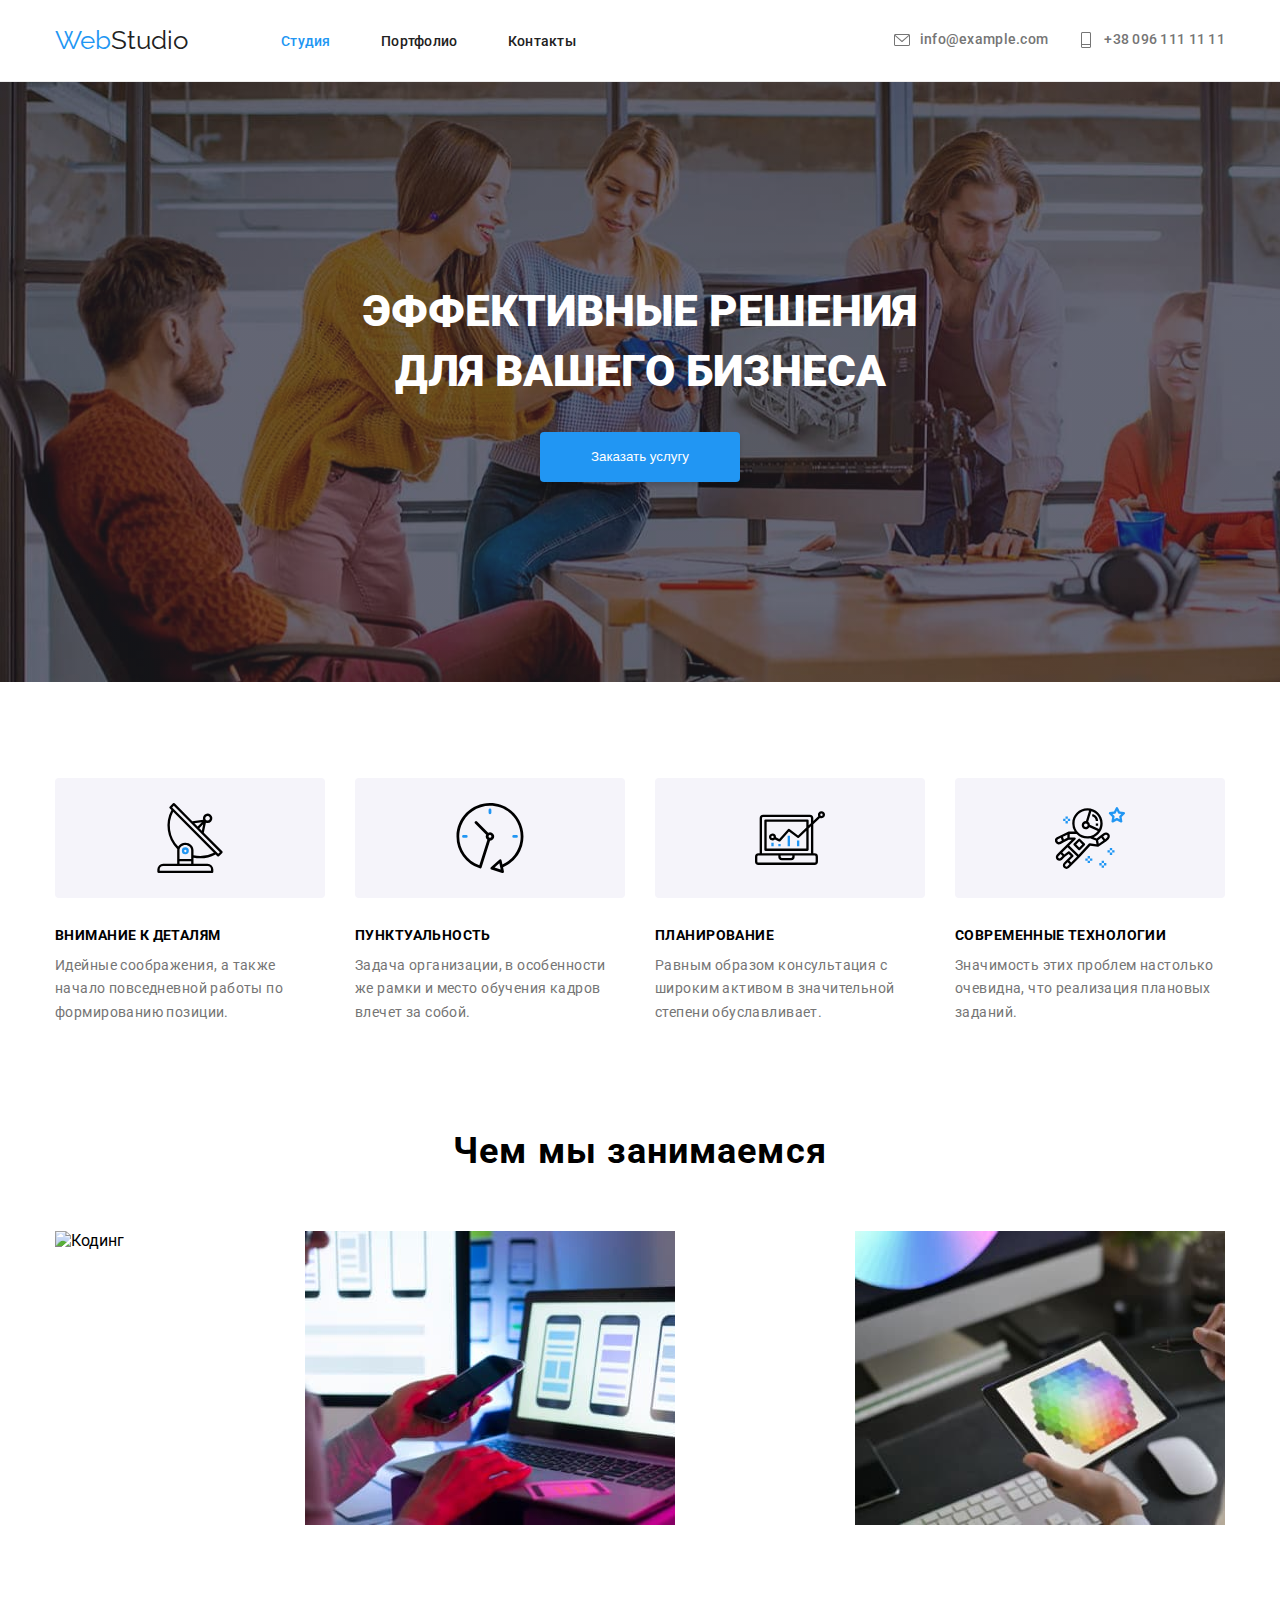
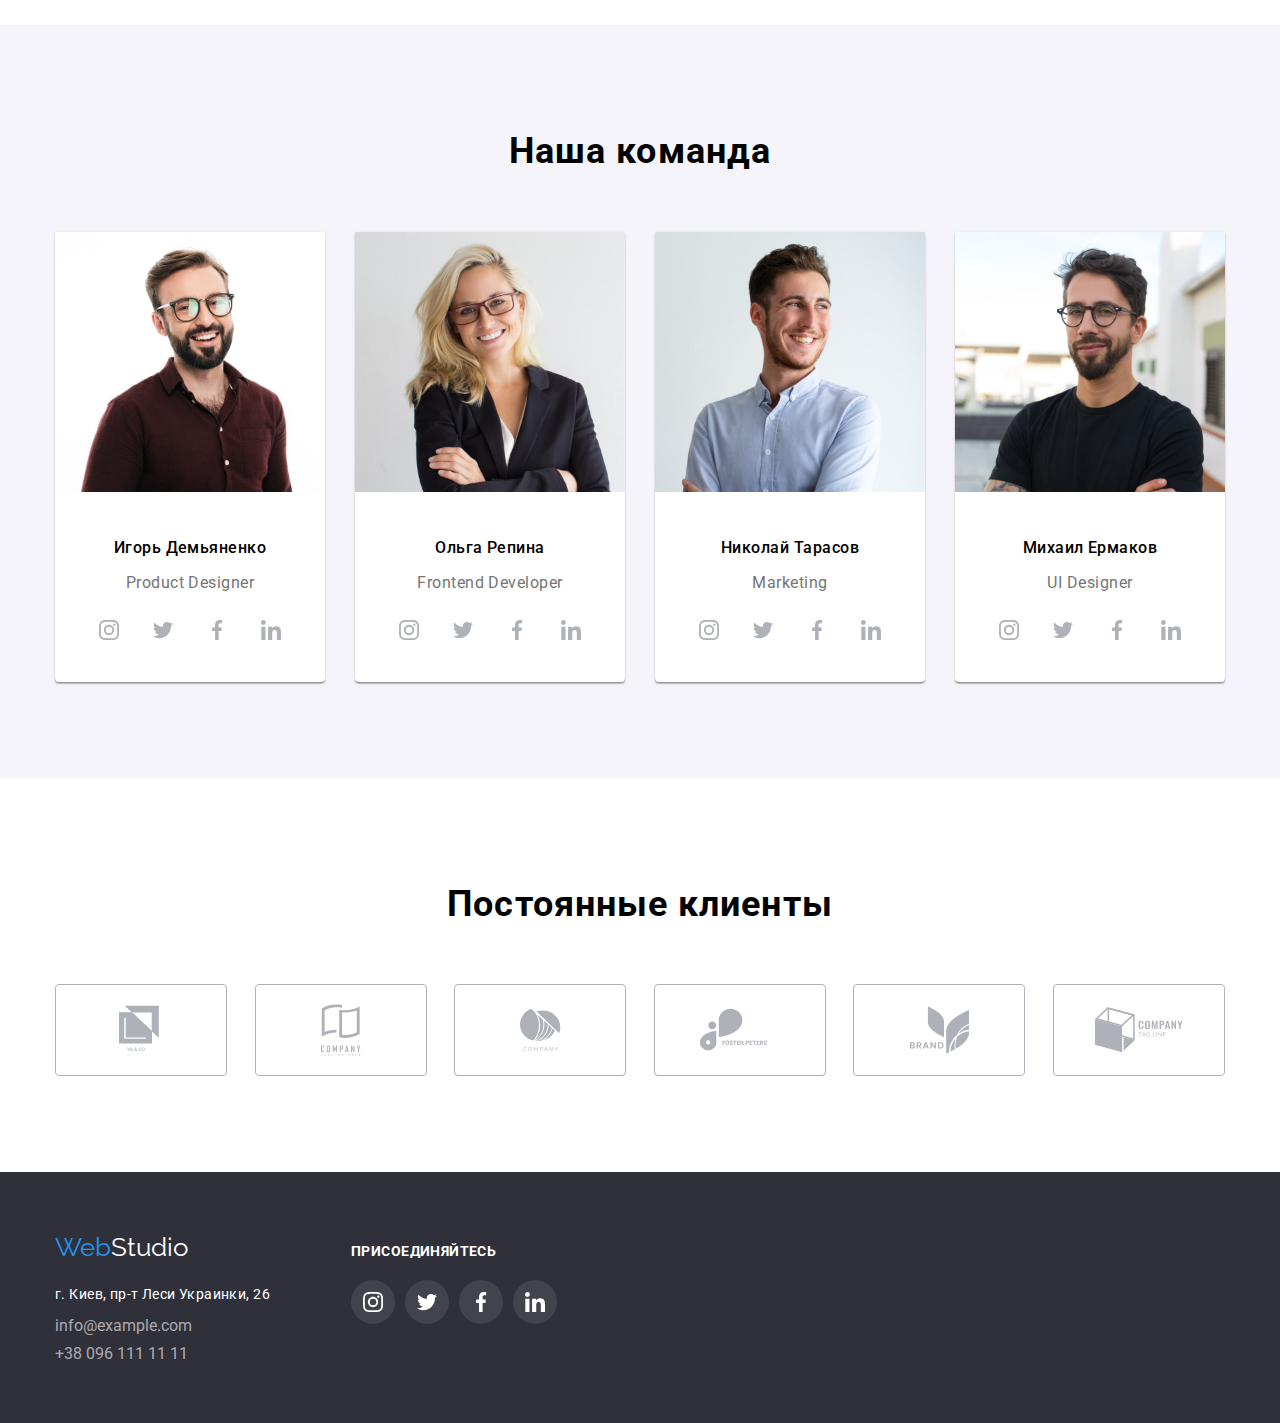
==== commit d83e6d86: "Recent edits" ====
--- a/index.html
+++ b/index.html
@@ -71,7 +71,7 @@
                                 <use href="./images/our-features-icons.svg#antenna"></use>
                             </svg>
                         </div>
-                        <h6>Внимание к деталям</h6>
+                        <h3 class="h3-small">Внимание к деталям</h3>
                         <p>Идейные соображения, а также начало повседневной работы по формированию позиции.</p>
                     </li>
                     <li class="our-features">
@@ -80,7 +80,7 @@
                                 <use href="./images/our-features-icons.svg#clock"></use>
                             </svg>
                         </div>
-                        <h6>Пунктуальность</h6>
+                        <h3 class="h3-small">Пунктуальность</h3>
                         <p>Задача организации, в особенности же рамки и место обучения кадров влечет за собой.</p>
                     </li>
                     <li class="our-features">
@@ -89,7 +89,7 @@
                                 <use href="./images/our-features-icons.svg#diagram"></use>
                             </svg>
                         </div>
-                        <h6>Планирование</h6>
+                        <h3 class="h3-small">Планирование</h3>
                         <p>Равным образом консультация с широким активом в значительной степени обуславливает.</p>
                     </li>
                     <li class="our-features">
@@ -98,7 +98,7 @@
                                 <use href="./images/our-features-icons.svg#astronaut"></use>
                             </svg>
                         </div>
-                        <h6>Современные технологии</h6>
+                        <h3 class="h3-small">Современные технологии</h3>
                         <p>Значимость этих проблем настолько очевидна, что реализация плановых заданий.</p>
                     </li>
                 </ul>
@@ -133,7 +133,7 @@
                     <li class="team-member">
                         <img src="./images/product-designer.jpg" class="team-member-photo" width="270" alt="Игорь Демьяненко">
                         <div class="about-team-member">
-                            <h5>Игорь Демьяненко</h5>
+                            <h3>Игорь Демьяненко</h3>
                             <p>Product Designer</p>
                             <ul class="team-member-social">
                                 <li>
@@ -170,7 +170,7 @@
                     <li class="team-member">
                         <img src="./images/frontend-developer.jpg" class="team-member-photo" width="270" alt="Ольга Репина">
                         <div class="about-team-member">
-                            <h5>Ольга Репина</h5>
+                            <h3>Ольга Репина</h3>
                             <p>Frontend Developer</p>
                             <ul class="team-member-social">
                                 <li>
@@ -207,7 +207,7 @@
                     <li class="team-member">
                         <img src="./images/marketing.jpg" class="team-member-photo" width="270" alt="Николай Тарасов">
                         <div class="about-team-member">
-                            <h5>Николай Тарасов</h5>
+                            <h3>Николай Тарасов</h3>
                             <p>Marketing</p>
                             <ul class="team-member-social">
                                 <li>
@@ -244,7 +244,7 @@
                     <li class="team-member">
                         <img src="./images/ui-designer.jpg" class="team-member-photo" width="270" alt="Михаил Ермаков">
                         <div class="about-team-member">
-                            <h5>Михаил Ермаков</h5>
+                            <h3>Михаил Ермаков</h3>
                             <p>UI Designer</p>
                             <ul class="team-member-social">
                                 <li>
@@ -355,7 +355,7 @@
                 </ul>
             </div>
             <div class="footer-social-container">
-                <h6>Присоединяйтесь</h6>
+                <h3 class="h3-small">Присоединяйтесь</h3>
                 <ul class="footer-social">
                     <li>
                         <a href="https://www.instagram.com/" class="footer-social-link">
--- a/css/style.css
+++ b/css/style.css
@@ -24,9 +24,9 @@
 
 .container {
   width: 1200px;
-  padding: 94px 15px;
+  padding: 0 15px;
+  margin: 0 auto;
   box-sizing: border-box;
-  margin: 0 auto;
 }
 
 nav {
@@ -68,21 +68,14 @@
   margin: 0 0 50px 0;
 }
 
-h4 {
-  font-weight: bold;
-  font-size: 18px;
-  line-height: 2;
-  letter-spacing: 0.06em;
-}
-
-h5 {
+h3 {
   font-weight: 500;
   font-size: 16px;
   line-height: 1.19;
   letter-spacing: 0.03em;
 }
 
-h6 {
+.h3-small {
   font-weight: bold;
   font-size: 14px;
   line-height: 1.14;
@@ -97,10 +90,10 @@
   display: flex;
   justify-content: center;
   box-sizing: border-box;
+  padding: 25px 0;
 }
 
 header .container {
-  padding: 25px 15px;
   display: flex;
   justify-content: space-between;
   align-items: center;
@@ -210,8 +203,13 @@
 /* --- /BANNER --- */
 
 /* --- OUR FEATURES --- */
+.our-features-section {
+  padding: 96px 0;
+}
+
 .our-features-list {
   justify-content: space-between;
+  margin: 0;
 }
 
 .our-features {
@@ -229,6 +227,10 @@
   margin-bottom: 30px;
 }
 
+.our-features-img-wrapper svg {
+  height: 100px;
+}
+
 .our-features p {
   font-size: 14px;
   line-height: 1.71;
@@ -239,6 +241,10 @@
 /* --- /OUR FEATURES --- */
 
 /* --- WHAT ARE WE DO --- */
+.what-are-we-do-section {
+  padding-bottom: 96px;
+}
+
 .what-are-we-do-section .container {
   text-align: center;
   padding-top: 0;
@@ -254,6 +260,7 @@
 .our-team-section {
   text-align: center;
   background: var(--c-grey);
+  padding: 96px 0;
 }
 
 .team-members {
@@ -322,6 +329,7 @@
 /* --- PERMANENT CUSTOMERS --- */
 .permanent-customers-section {
   text-align: center;
+  padding: 96px 0;
 }
 
 .permanent-customers-list {
@@ -379,6 +387,7 @@
 footer .container {
   display: flex;
   padding: 60px 15px;
+  align-items: baseline;
 }
 
 footer a {
@@ -424,7 +433,7 @@
   display: flex;
   flex-direction: column;
   color: var(--txt-c-light);
-  margin: 12px 0 0 70px;
+  margin: 0 0 0 70px;
 }
 
 .footer-social-link {
@@ -451,12 +460,11 @@
 /* --- PORTFOLIO --- */
 .portfolio-section {
   background: var(--c-light);
+  padding: 94px 0;
 }
 
 .portfolio-button {
   background: var(--c-grey);
-  width: 128px;
-  height: 38px;
   border: none;
   border-radius: 4px;
   color: var(--txt-c-dark);
@@ -466,6 +474,7 @@
   letter-spacing: 0.03em;
   cursor: pointer;
   margin-right: 8px;
+  padding: 6px 22px;
 }
 
 .portfolio-button:focus,
@@ -485,12 +494,16 @@
   display: flex;
   flex-wrap: wrap;
   justify-content: space-between;
+  margin: 0;
 }
 
 .project-preview {
   width: 370px;
   background: var(--c-light);
   border: 1px solid #eeeeee;
+}
+
+.project-preview:not(:nth-last-child(-n + 3)) {
   margin-bottom: 30px;
 }
 
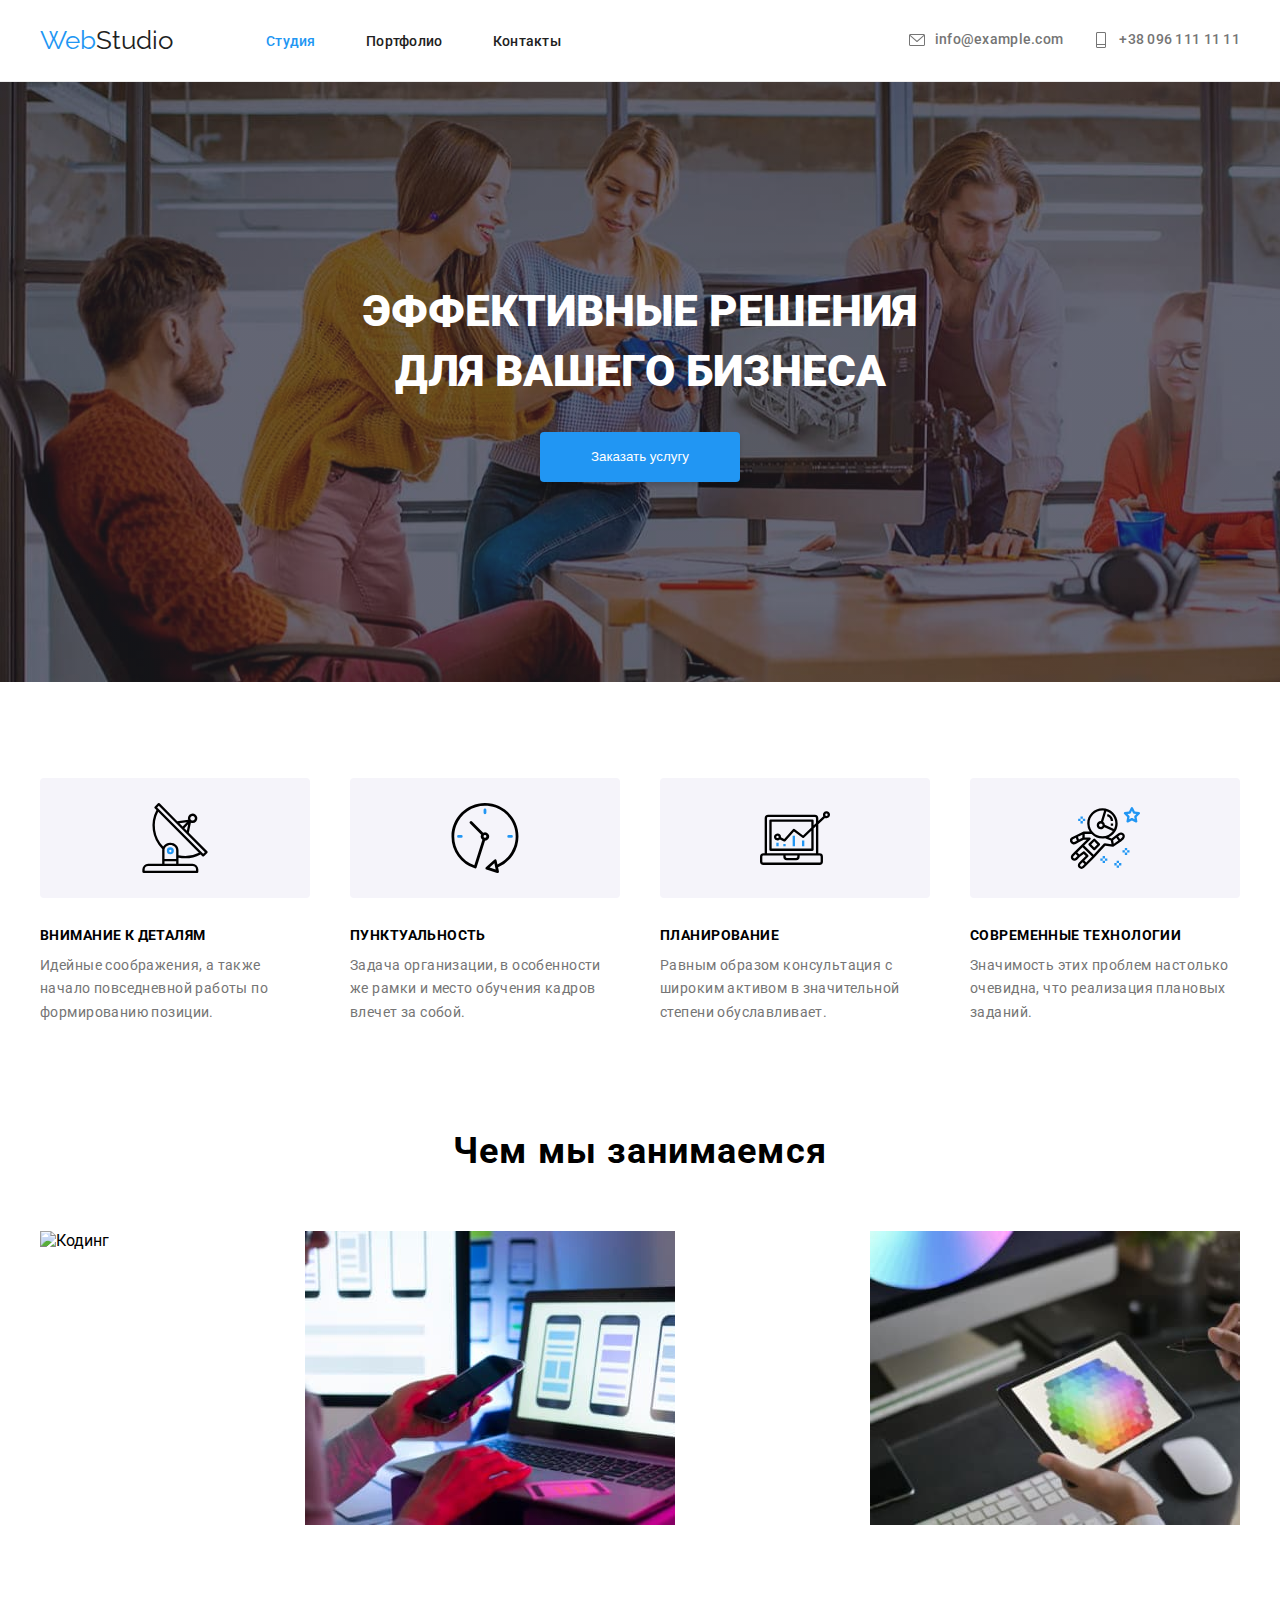
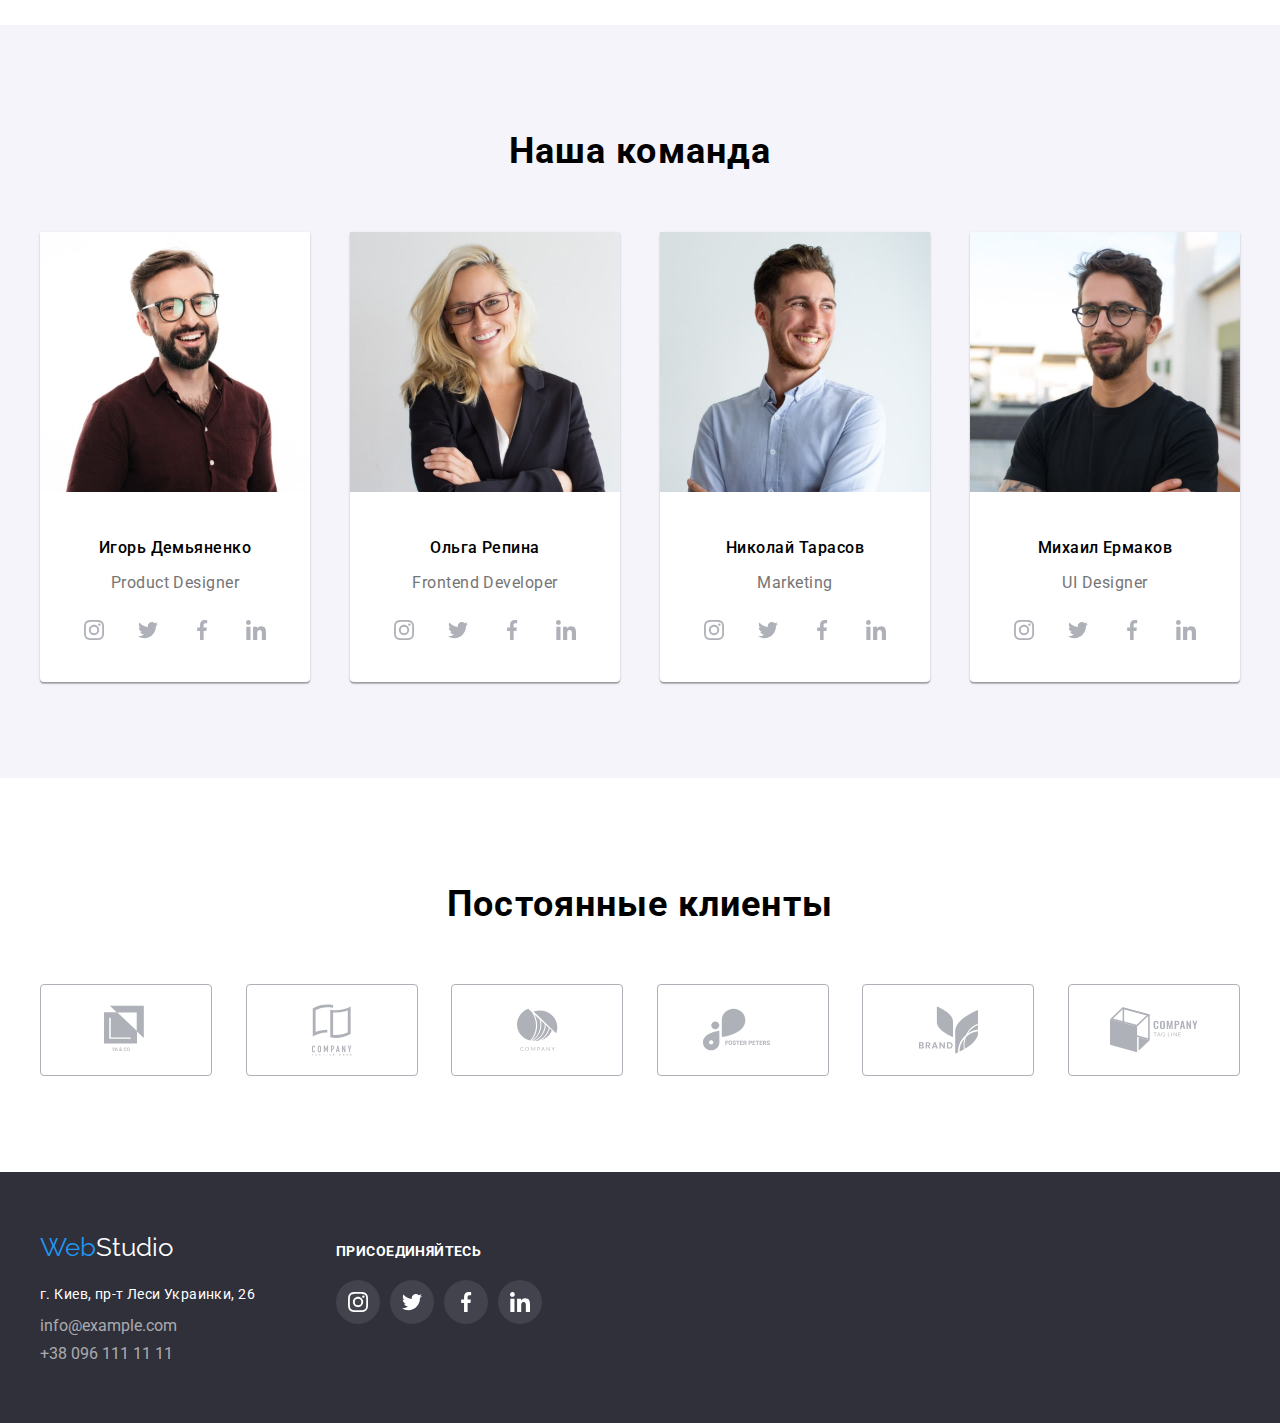
==== commit e77cffa1: "Update index.html" ====
--- a/index.html
+++ b/index.html
@@ -112,7 +112,7 @@
                 <h2>Чем мы занимаемся</h2>
                 <ul class="what-are-we-do-examples">
                     <li>
-                        <img src="./images/img.jpg" alt="Кодинг" width="370">
+                        <img src="./images/img-1.jpg" alt="Кодинг" width="370">
                     </li>
                     <li>
                         <img src="./images/img-2.jpg" alt="Выбор оформления" width="370">
--- a/css/style.css
+++ b/css/style.css
@@ -26,7 +26,6 @@
   width: 1200px;
   padding: 0 15px;
   margin: 0 auto;
-  box-sizing: border-box;
 }
 
 nav {
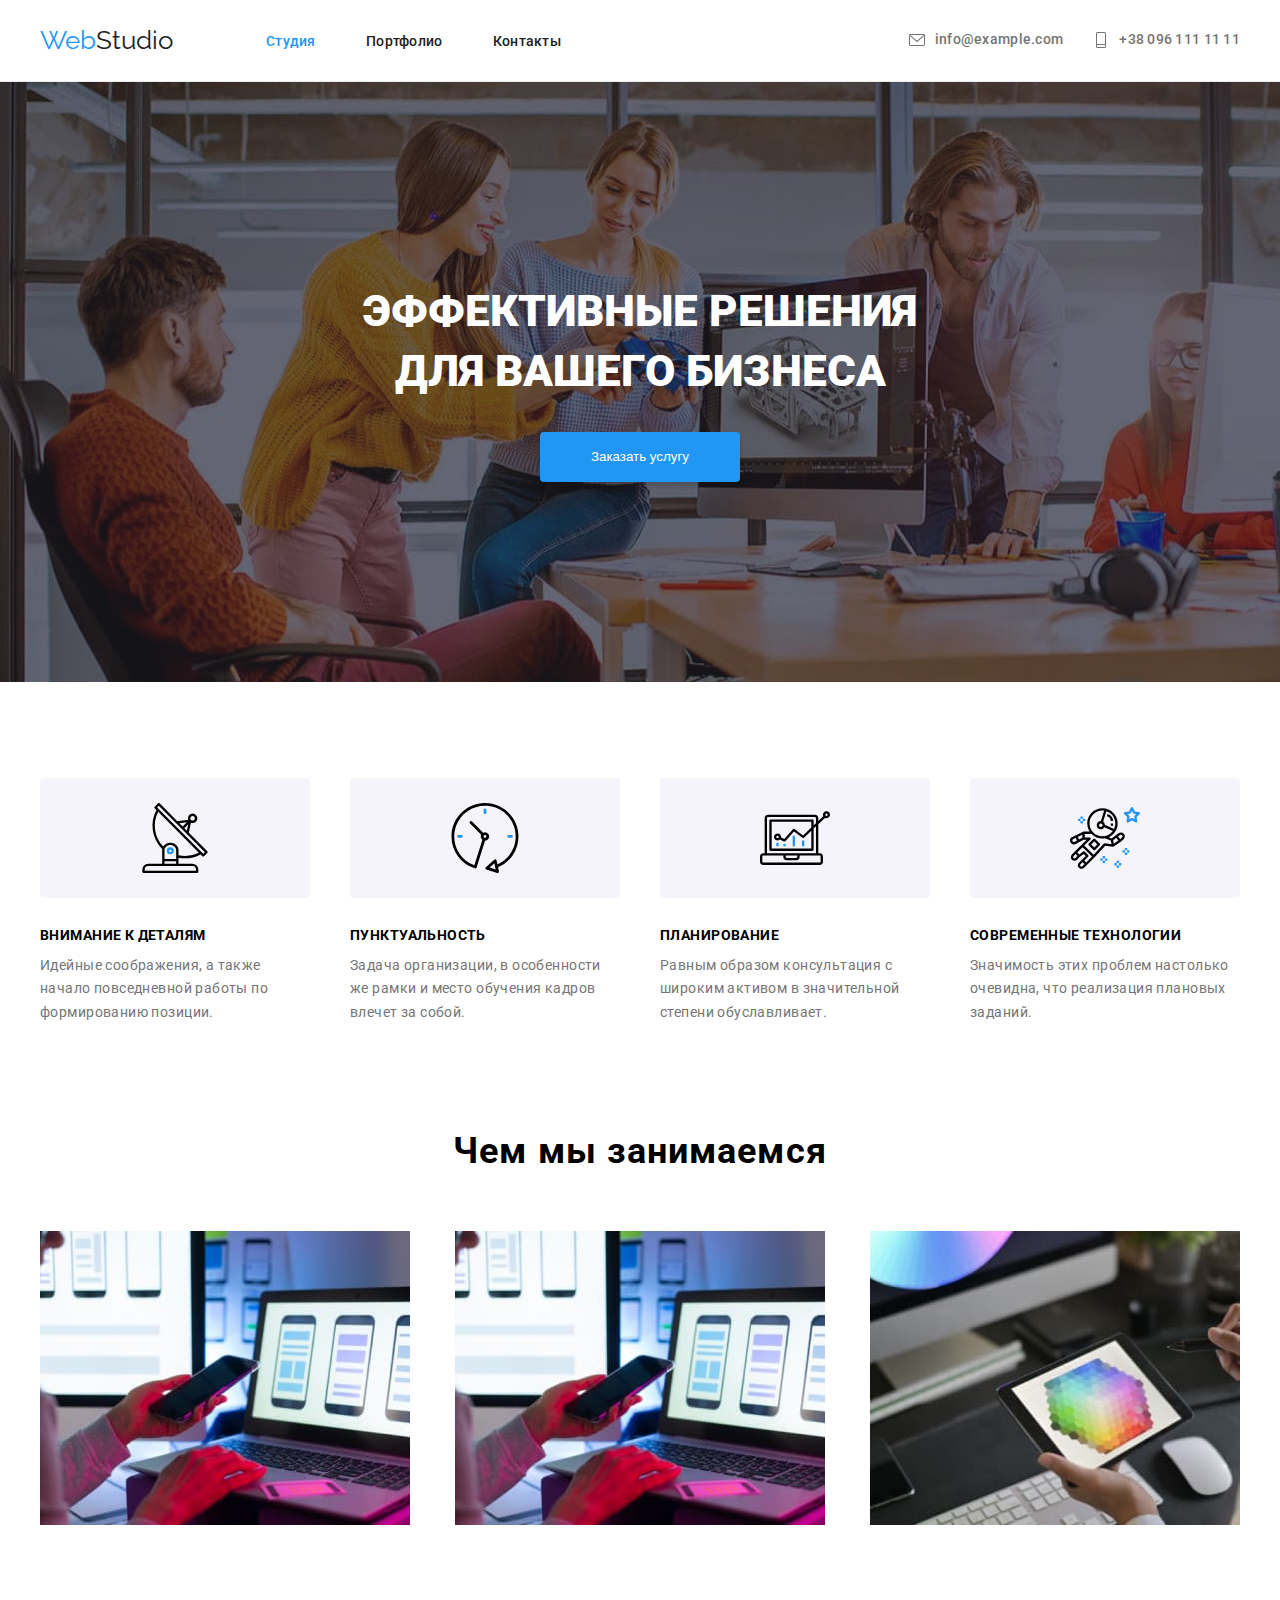
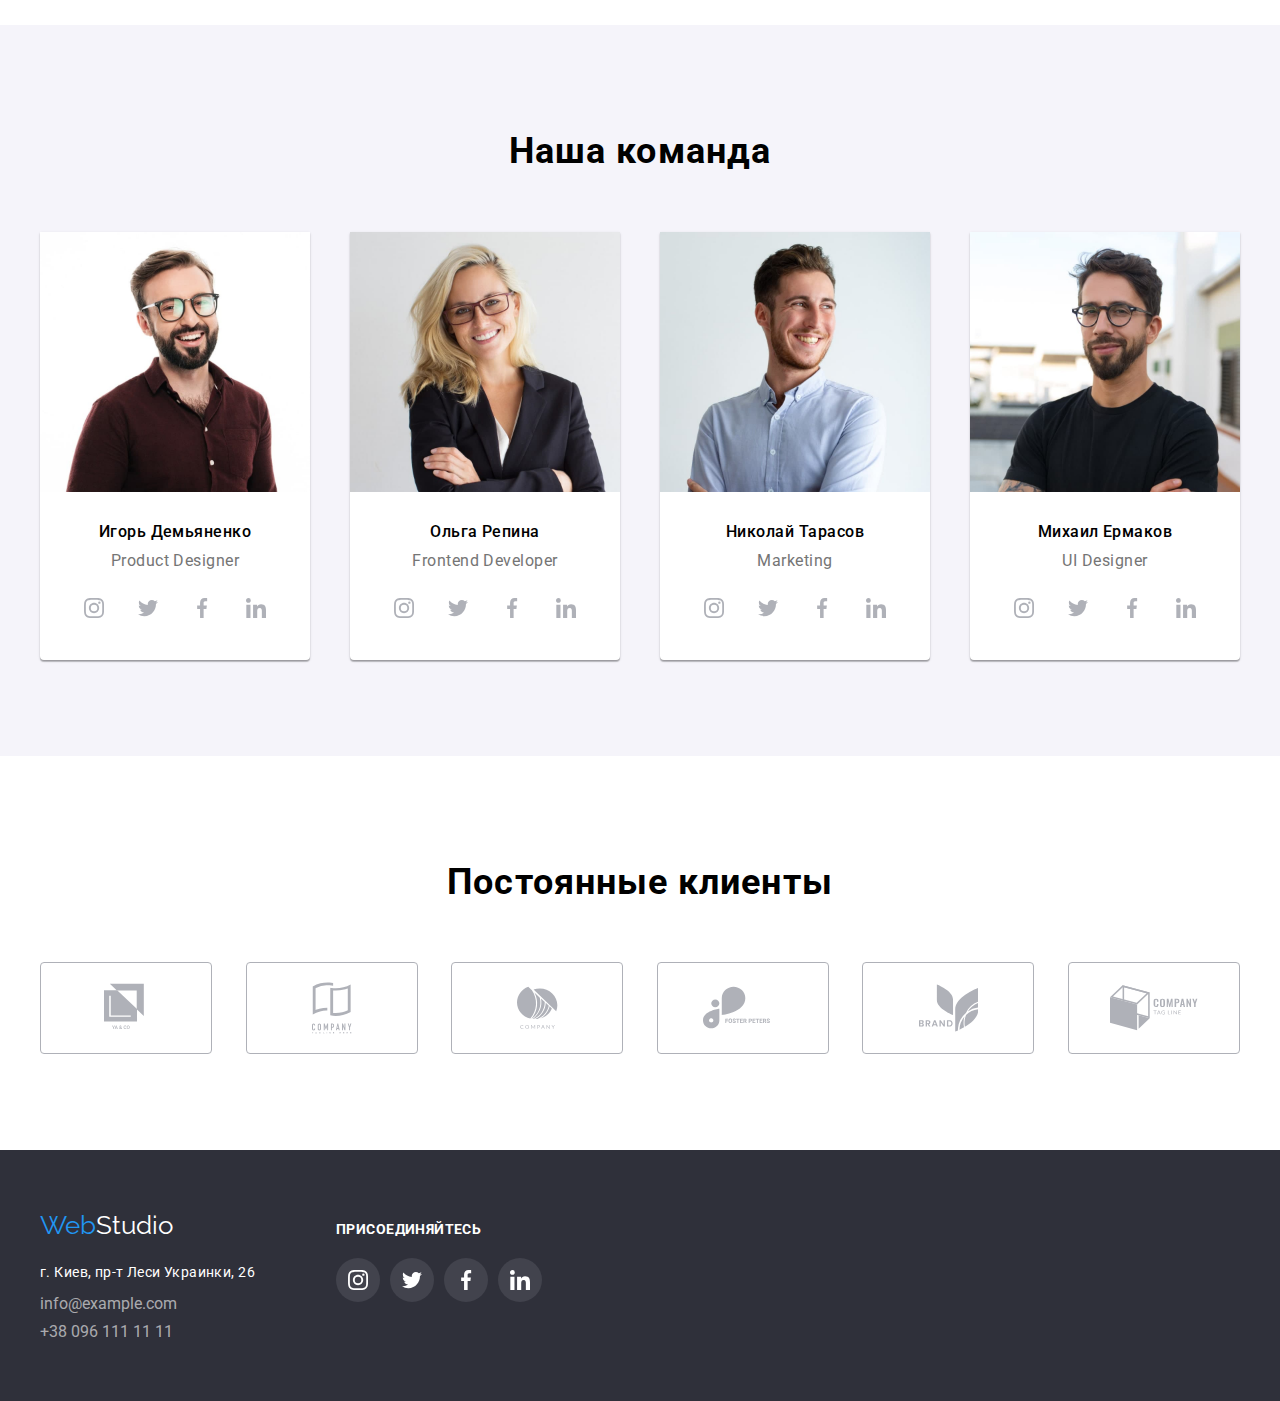
==== commit 4ebd635d: "борьба с картинкой" ====
--- a/index.html
+++ b/index.html
@@ -112,7 +112,7 @@
                 <h2>Чем мы занимаемся</h2>
                 <ul class="what-are-we-do-examples">
                     <li>
-                        <img src="./images/img-1.jpg" alt="Кодинг" width="370">
+                        <img src="./images/img-2.jpg" alt="Кодинг" width="370">
                     </li>
                     <li>
                         <img src="./images/img-2.jpg" alt="Выбор оформления" width="370">
--- a/css/style.css
+++ b/css/style.css
@@ -283,7 +283,7 @@
   padding: 30px 32px;
 }
 
-.team-member h5 {
+.team-member h3 {
   margin: 0 0 10px 0;
 }
 
@@ -497,7 +497,7 @@
 }
 
 .project-preview {
-  width: 370px;
+  /* width: 370px; */
   background: var(--c-light);
   border: 1px solid #eeeeee;
 }
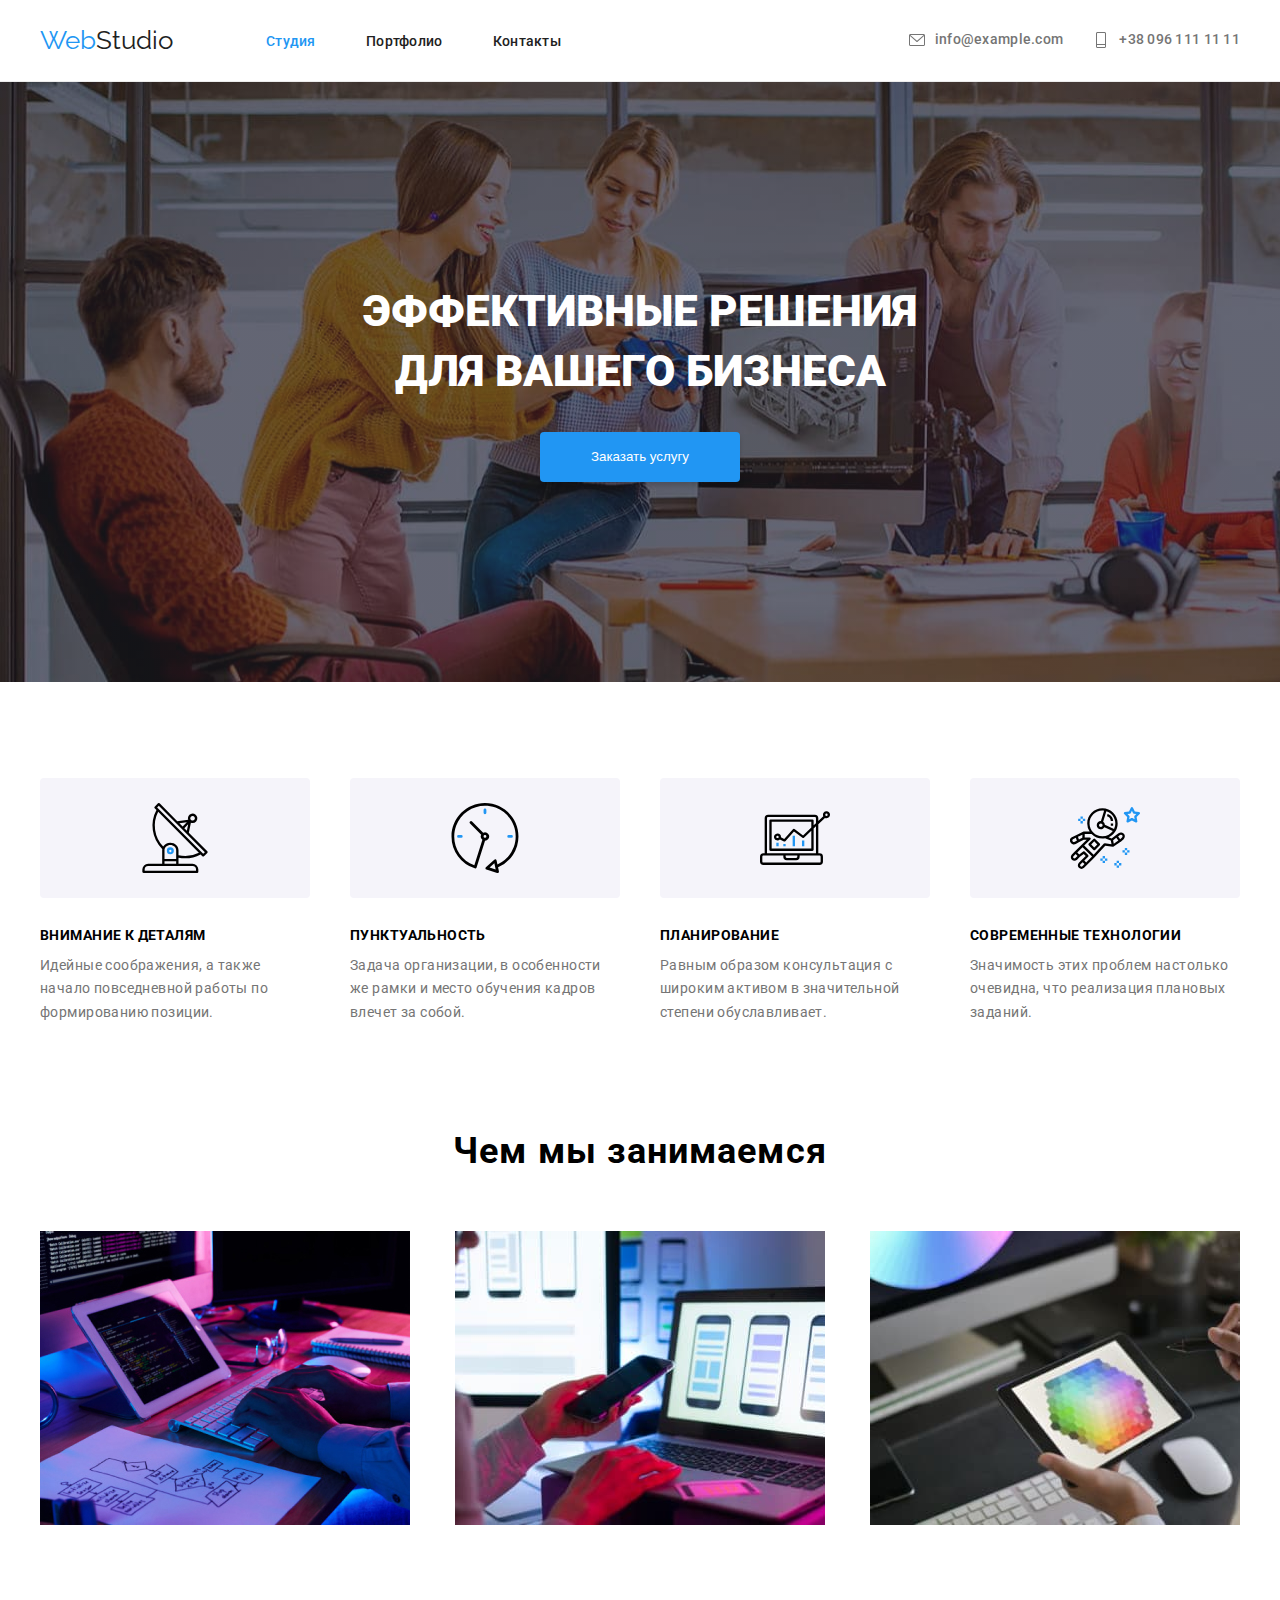
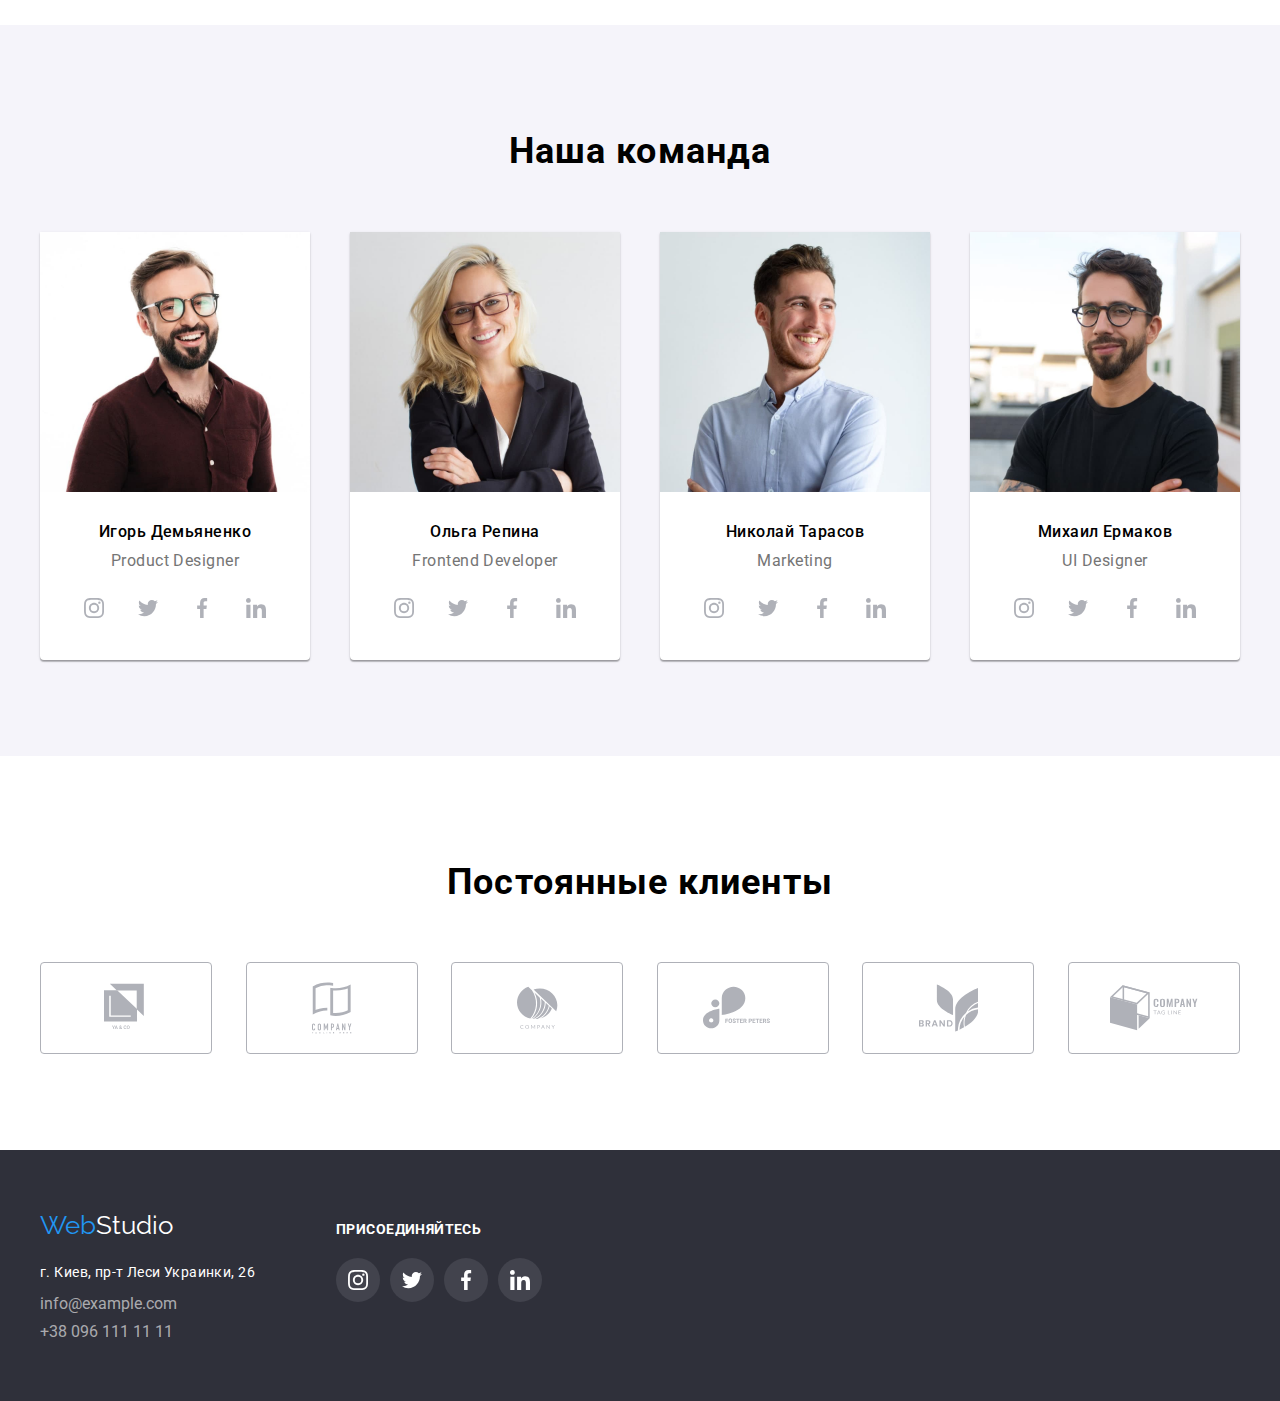
==== commit 785ac4ec: "Fix image" ====
--- a/index.html
+++ b/index.html
@@ -112,7 +112,7 @@
                 <h2>Чем мы занимаемся</h2>
                 <ul class="what-are-we-do-examples">
                     <li>
-                        <img src="./images/img-2.jpg" alt="Кодинг" width="370">
+                        <img src="./images/image-1.jpg" alt="Кодинг" width="370">
                     </li>
                     <li>
                         <img src="./images/img-2.jpg" alt="Выбор оформления" width="370">
